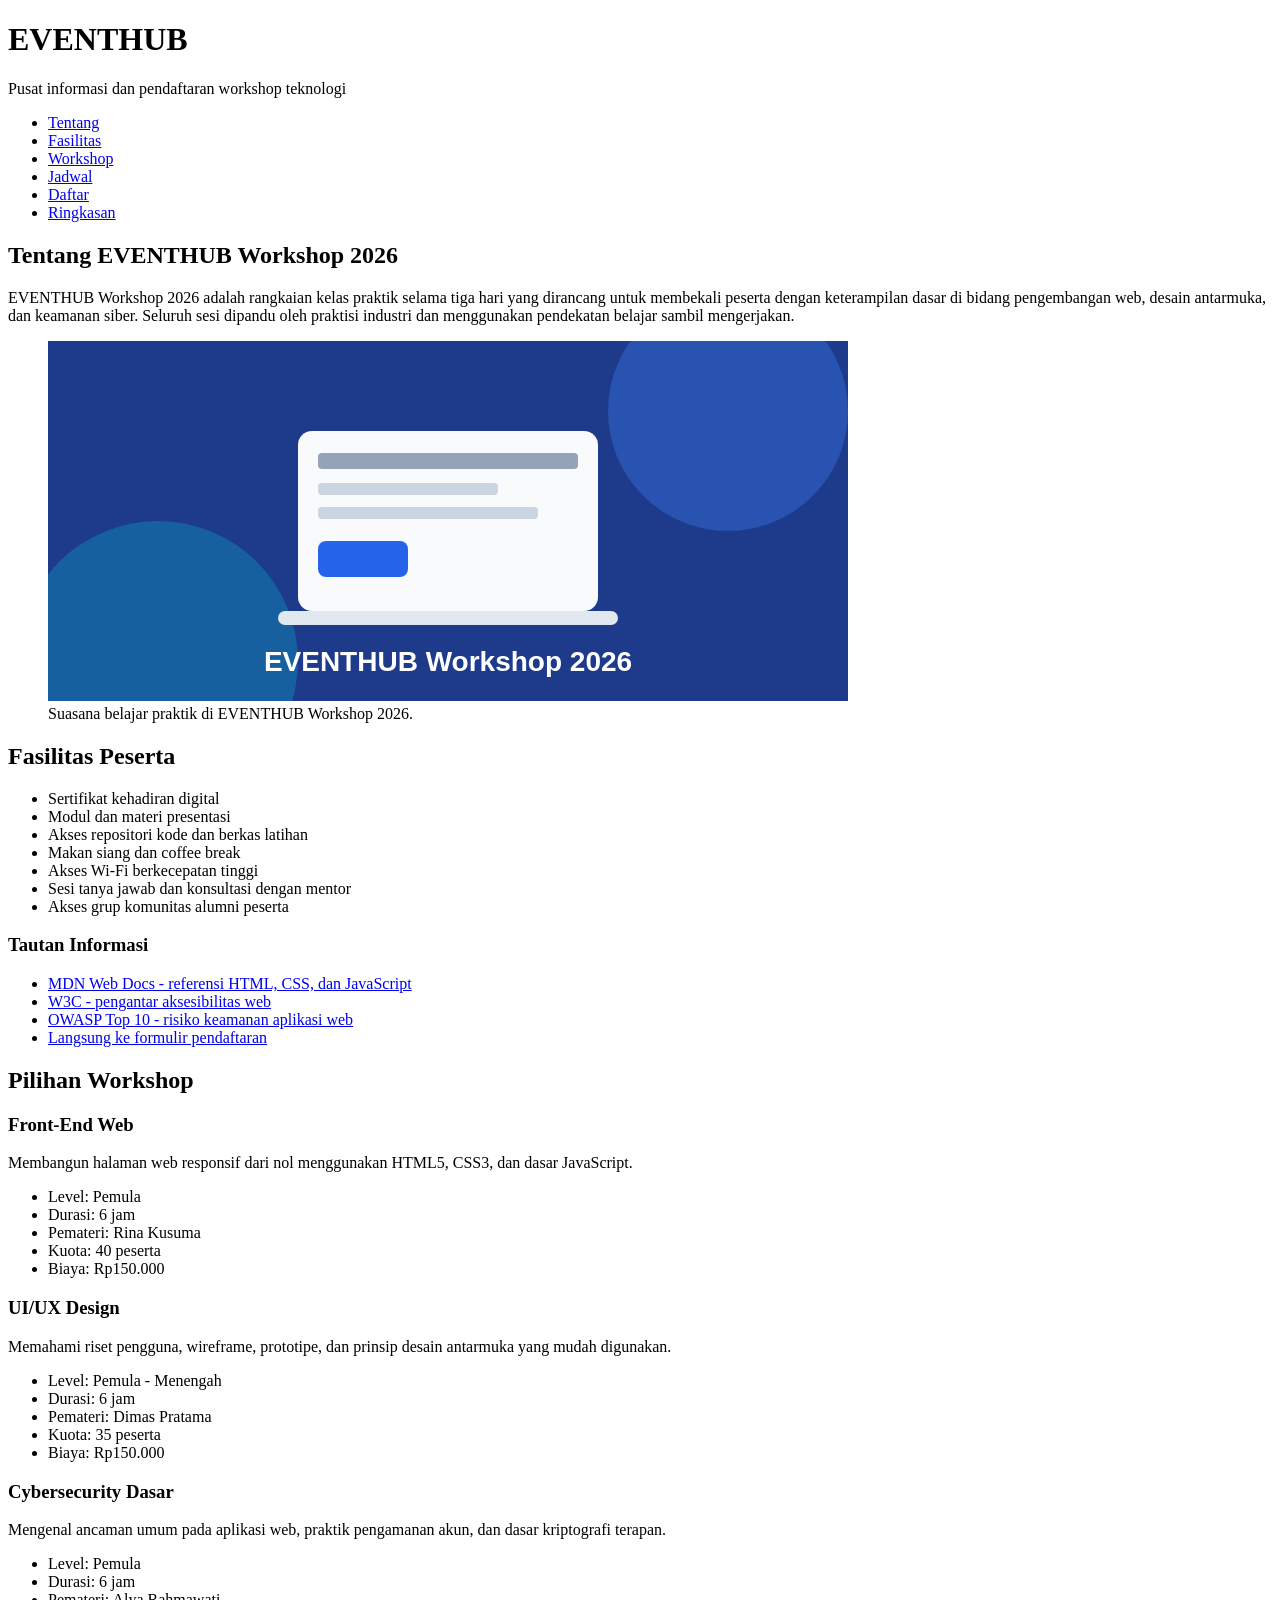
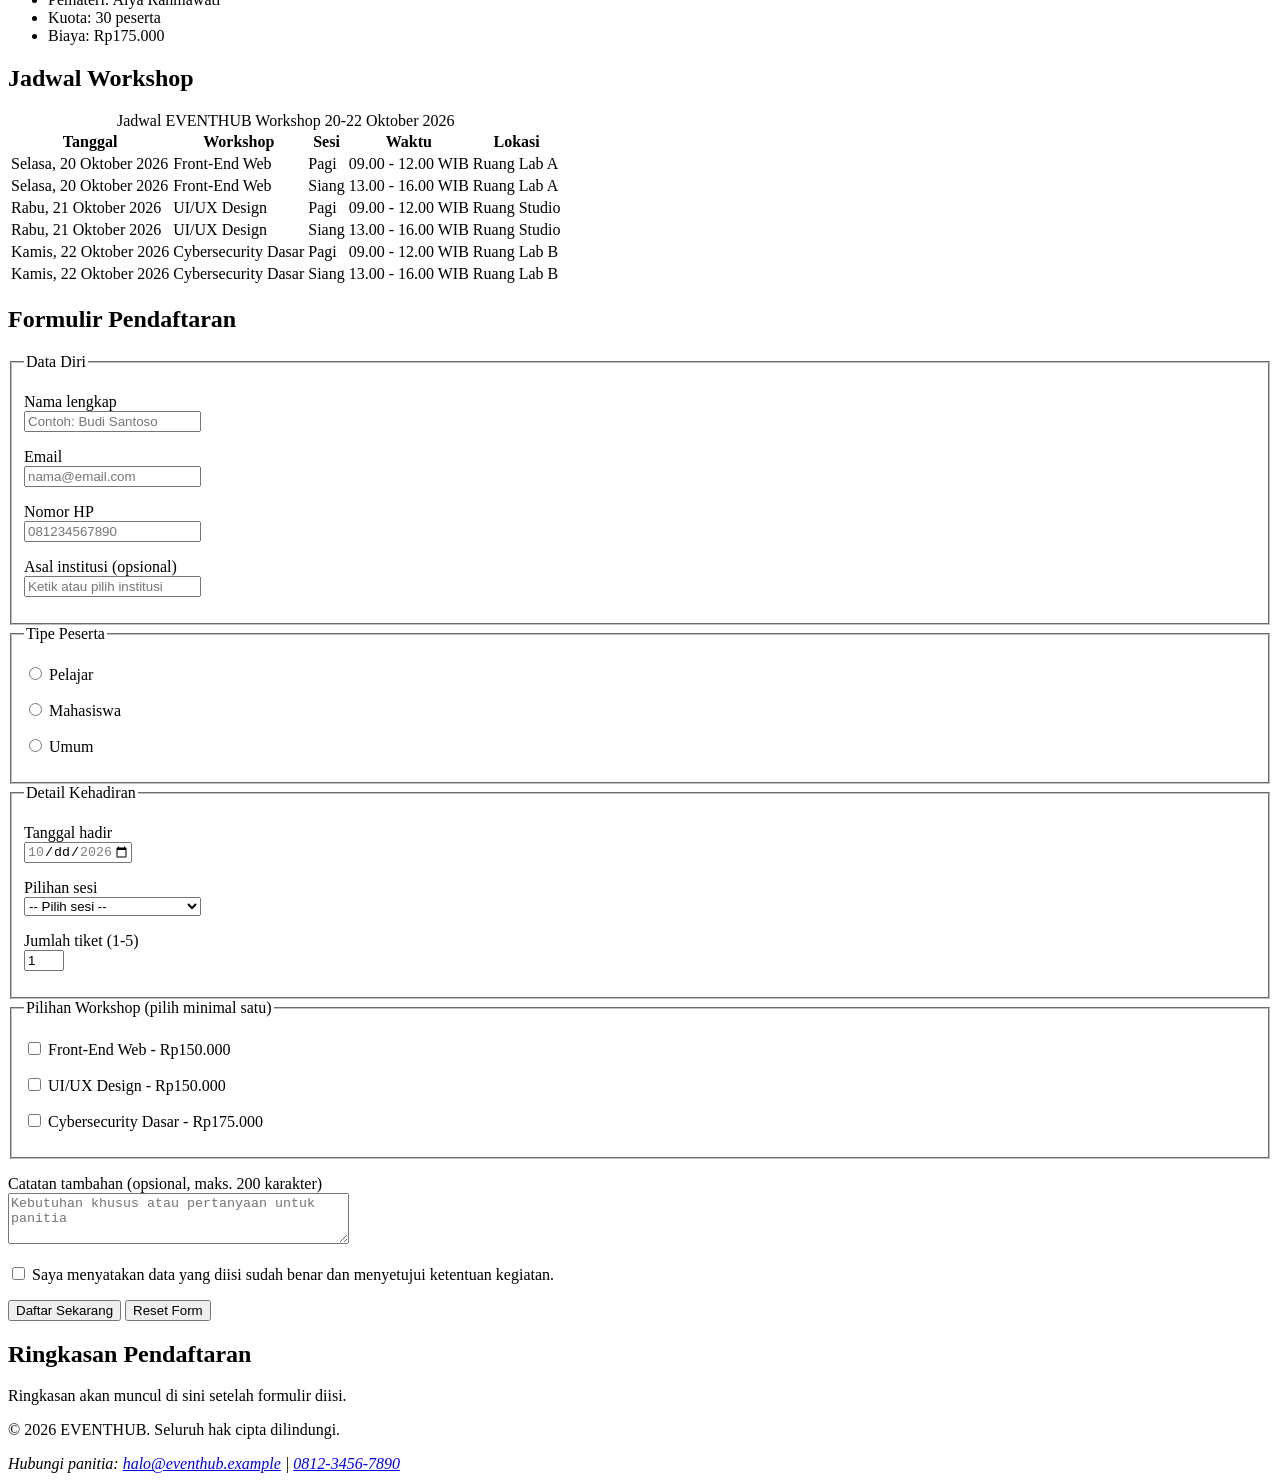
==== EVENTHUB.html @ c18b42e8 "Just HTML code" ====
<!DOCTYPE html>
<html lang="id">
<head>
  <meta charset="UTF-8">
  <meta name="viewport" content="width=device-width, initial-scale=1.0">
  <meta name="description" content="EVENTHUB adalah platform informasi dan pendaftaran workshop teknologi untuk pelajar, mahasiswa, dan umum.">
  <title>EVENTHUB - Informasi dan Pendaftaran Workshop</title>
</head>
<body>

  <header id="beranda">
    <h1>EVENTHUB</h1>
    <p>Pusat informasi dan pendaftaran workshop teknologi</p>
    <nav aria-label="Navigasi utama">
      <ul>
        <li><a href="#tentang">Tentang</a></li>
        <li><a href="#fasilitas">Fasilitas</a></li>
        <li><a href="#workshop">Workshop</a></li>
        <li><a href="#jadwal">Jadwal</a></li>
        <li><a href="#daftar">Daftar</a></li>
        <li><a href="#ringkasan">Ringkasan</a></li>
      </ul>
    </nav>
  </header>

  <main>

    <section id="tentang">
      <h2>Tentang EVENTHUB Workshop 2026</h2>
      <p>
        EVENTHUB Workshop 2026 adalah rangkaian kelas praktik selama tiga hari yang dirancang untuk
        membekali peserta dengan keterampilan dasar di bidang pengembangan web, desain antarmuka,
        dan keamanan siber. Seluruh sesi dipandu oleh praktisi industri dan menggunakan pendekatan
        belajar sambil mengerjakan.
      </p>
      <figure>
        <img
          src="data:image/svg+xml;utf8,%3Csvg xmlns='http://www.w3.org/2000/svg' width='800' height='360' viewBox='0 0 800 360'%3E%3Crect width='800' height='360' fill='%231e3a8a'/%3E%3Ccircle cx='680' cy='70' r='120' fill='%233b82f6' opacity='0.35'/%3E%3Ccircle cx='110' cy='320' r='140' fill='%2306b6d4' opacity='0.3'/%3E%3Crect x='250' y='90' width='300' height='180' rx='14' fill='%23f8fafc'/%3E%3Crect x='270' y='112' width='260' height='16' rx='4' fill='%2394a3b8'/%3E%3Crect x='270' y='142' width='180' height='12' rx='4' fill='%23cbd5e1'/%3E%3Crect x='270' y='166' width='220' height='12' rx='4' fill='%23cbd5e1'/%3E%3Crect x='270' y='200' width='90' height='36' rx='8' fill='%232563eb'/%3E%3Crect x='230' y='270' width='340' height='14' rx='7' fill='%23e2e8f0'/%3E%3Ctext x='400' y='330' font-family='Arial, sans-serif' font-size='28' font-weight='bold' fill='%23ffffff' text-anchor='middle'%3EEVENTHUB Workshop 2026%3C/text%3E%3C/svg%3E"
          alt="Ilustrasi laptop yang menampilkan antarmuka web di ruang workshop EVENTHUB"
          width="800"
          height="360">
        <figcaption>Suasana belajar praktik di EVENTHUB Workshop 2026.</figcaption>
      </figure>
    </section>

    <section id="fasilitas">
      <h2>Fasilitas Peserta</h2>
      <ul>
        <li>Sertifikat kehadiran digital</li>
        <li>Modul dan materi presentasi</li>
        <li>Akses repositori kode dan berkas latihan</li>
        <li>Makan siang dan coffee break</li>
        <li>Akses Wi-Fi berkecepatan tinggi</li>
        <li>Sesi tanya jawab dan konsultasi dengan mentor</li>
        <li>Akses grup komunitas alumni peserta</li>
      </ul>
      <h3>Tautan Informasi</h3>
      <ul>
        <li><a href="https://developer.mozilla.org/id/" target="_blank" rel="noopener noreferrer">MDN Web Docs - referensi HTML, CSS, dan JavaScript</a></li>
        <li><a href="https://www.w3.org/WAI/fundamentals/accessibility-intro/" target="_blank" rel="noopener noreferrer">W3C - pengantar aksesibilitas web</a></li>
        <li><a href="https://owasp.org/www-project-top-ten/" target="_blank" rel="noopener noreferrer">OWASP Top 10 - risiko keamanan aplikasi web</a></li>
        <li><a href="#daftar">Langsung ke formulir pendaftaran</a></li>
      </ul>
    </section>

    <section id="workshop">
      <h2>Pilihan Workshop</h2>

      <article id="kartu-frontend">
        <h3>Front-End Web</h3>
        <p>Membangun halaman web responsif dari nol menggunakan HTML5, CSS3, dan dasar JavaScript.</p>
        <ul>
          <li>Level: Pemula</li>
          <li>Durasi: 6 jam</li>
          <li>Pemateri: Rina Kusuma</li>
          <li>Kuota: 40 peserta</li>
          <li>Biaya: Rp150.000</li>
        </ul>
      </article>

      <article id="kartu-uiux">
        <h3>UI/UX Design</h3>
        <p>Memahami riset pengguna, wireframe, prototipe, dan prinsip desain antarmuka yang mudah digunakan.</p>
        <ul>
          <li>Level: Pemula - Menengah</li>
          <li>Durasi: 6 jam</li>
          <li>Pemateri: Dimas Pratama</li>
          <li>Kuota: 35 peserta</li>
          <li>Biaya: Rp150.000</li>
        </ul>
      </article>

      <article id="kartu-cybersecurity">
        <h3>Cybersecurity Dasar</h3>
        <p>Mengenal ancaman umum pada aplikasi web, praktik pengamanan akun, dan dasar kriptografi terapan.</p>
        <ul>
          <li>Level: Pemula</li>
          <li>Durasi: 6 jam</li>
          <li>Pemateri: Alya Rahmawati</li>
          <li>Kuota: 30 peserta</li>
          <li>Biaya: Rp175.000</li>
        </ul>
      </article>
    </section>

    <section id="jadwal">
      <h2>Jadwal Workshop</h2>
      <table>
        <caption>Jadwal EVENTHUB Workshop 20-22 Oktober 2026</caption>
        <thead>
          <tr>
            <th scope="col">Tanggal</th>
            <th scope="col">Workshop</th>
            <th scope="col">Sesi</th>
            <th scope="col">Waktu</th>
            <th scope="col">Lokasi</th>
          </tr>
        </thead>
        <tbody>
          <tr>
            <td>Selasa, 20 Oktober 2026</td>
            <td>Front-End Web</td>
            <td>Pagi</td>
            <td>09.00 - 12.00 WIB</td>
            <td>Ruang Lab A</td>
          </tr>
          <tr>
            <td>Selasa, 20 Oktober 2026</td>
            <td>Front-End Web</td>
            <td>Siang</td>
            <td>13.00 - 16.00 WIB</td>
            <td>Ruang Lab A</td>
          </tr>
          <tr>
            <td>Rabu, 21 Oktober 2026</td>
            <td>UI/UX Design</td>
            <td>Pagi</td>
            <td>09.00 - 12.00 WIB</td>
            <td>Ruang Studio</td>
          </tr>
          <tr>
            <td>Rabu, 21 Oktober 2026</td>
            <td>UI/UX Design</td>
            <td>Siang</td>
            <td>13.00 - 16.00 WIB</td>
            <td>Ruang Studio</td>
          </tr>
          <tr>
            <td>Kamis, 22 Oktober 2026</td>
            <td>Cybersecurity Dasar</td>
            <td>Pagi</td>
            <td>09.00 - 12.00 WIB</td>
            <td>Ruang Lab B</td>
          </tr>
          <tr>
            <td>Kamis, 22 Oktober 2026</td>
            <td>Cybersecurity Dasar</td>
            <td>Siang</td>
            <td>13.00 - 16.00 WIB</td>
            <td>Ruang Lab B</td>
          </tr>
        </tbody>
      </table>
    </section>

    <section id="daftar">
      <h2>Formulir Pendaftaran</h2>
      <form id="form-pendaftaran" action="/daftar" method="post" novalidate>

        <fieldset>
          <legend>Data Diri</legend>

          <p>
            <label for="nama">Nama lengkap</label><br>
            <input type="text" id="nama" name="nama" placeholder="Contoh: Budi Santoso" minlength="3" maxlength="60" pattern="[A-Za-z .'\-]{3,60}" title="3-60 karakter: huruf, spasi, titik, apostrof, atau tanda hubung" required autocomplete="name" aria-describedby="err-nama">
            <br><small id="err-nama" role="alert"></small>
          </p>

          <p>
            <label for="email">Email</label><br>
            <input type="email" id="email" name="email" placeholder="nama@email.com" maxlength="100" required autocomplete="email" aria-describedby="err-email">
            <br><small id="err-email" role="alert"></small>
          </p>

          <p>
            <label for="hp">Nomor HP</label><br>
            <input type="tel" id="hp" name="hp" placeholder="081234567890" inputmode="numeric" minlength="10" maxlength="13" pattern="08[0-9]{8,11}" title="Hanya angka, diawali 08, total 10 sampai 13 digit" required autocomplete="tel" aria-describedby="err-hp">
            <br><small id="err-hp" role="alert"></small>
          </p>

          <p>
            <label for="institusi">Asal institusi (opsional)</label><br>
            <input type="text" id="institusi" name="institusi" list="daftar-institusi" placeholder="Ketik atau pilih institusi" minlength="3" maxlength="60" autocomplete="organization" aria-describedby="err-institusi">
            <datalist id="daftar-institusi">
              <option value="Universitas Sumatera Utara">
              <option value="Universitas Negeri Medan">
              <option value="Politeknik Negeri Medan">
              <option value="Universitas Medan Area">
              <option value="SMK Telkom">
              <option value="Perusahaan / Instansi Umum">
            </datalist>
            <br><small id="err-institusi" role="alert"></small>
          </p>
        </fieldset>

        <fieldset aria-describedby="err-tipe">
          <legend>Tipe Peserta</legend>
          <p>
            <input type="radio" id="tipe-pelajar" name="tipe" value="pelajar" required>
            <label for="tipe-pelajar">Pelajar</label>
          </p>
          <p>
            <input type="radio" id="tipe-mahasiswa" name="tipe" value="mahasiswa">
            <label for="tipe-mahasiswa">Mahasiswa</label>
          </p>
          <p>
            <input type="radio" id="tipe-umum" name="tipe" value="umum">
            <label for="tipe-umum">Umum</label>
          </p>
          <small id="err-tipe" role="alert"></small>
        </fieldset>

        <fieldset>
          <legend>Detail Kehadiran</legend>

          <p>
            <label for="tanggal">Tanggal hadir</label><br>
            <input type="date" id="tanggal" name="tanggal" min="2026-10-20" max="2026-10-22" required aria-describedby="err-tanggal">
            <br><small id="err-tanggal" role="alert"></small>
          </p>

          <p>
            <label for="sesi">Pilihan sesi</label><br>
            <select id="sesi" name="sesi" required aria-describedby="err-sesi">
              <option value="">-- Pilih sesi --</option>
              <option value="pagi">Pagi (09.00 - 12.00 WIB)</option>
              <option value="siang">Siang (13.00 - 16.00 WIB)</option>
            </select>
            <br><small id="err-sesi" role="alert"></small>
          </p>

          <p>
            <label for="jumlah">Jumlah tiket (1-5)</label><br>
            <input type="number" id="jumlah" name="jumlah" min="1" max="5" step="1" value="1" inputmode="numeric" required aria-describedby="err-jumlah">
            <br><small id="err-jumlah" role="alert"></small>
          </p>
        </fieldset>

        <fieldset aria-describedby="err-workshop">
          <legend>Pilihan Workshop (pilih minimal satu)</legend>
          <p>
            <input type="checkbox" id="ws-frontend" name="workshop" value="Front-End Web" data-harga="150000">
            <label for="ws-frontend">Front-End Web - Rp150.000</label>
          </p>
          <p>
            <input type="checkbox" id="ws-uiux" name="workshop" value="UI/UX Design" data-harga="150000">
            <label for="ws-uiux">UI/UX Design - Rp150.000</label>
          </p>
          <p>
            <input type="checkbox" id="ws-cyber" name="workshop" value="Cybersecurity Dasar" data-harga="175000">
            <label for="ws-cyber">Cybersecurity Dasar - Rp175.000</label>
          </p>
          <small id="err-workshop" role="alert"></small>
        </fieldset>

        <p>
          <label for="catatan">Catatan tambahan (opsional, maks. 200 karakter)</label><br>
          <textarea id="catatan" name="catatan" rows="3" cols="40" maxlength="200" placeholder="Kebutuhan khusus atau pertanyaan untuk panitia" aria-describedby="err-catatan"></textarea>
          <br><small id="err-catatan" role="alert"></small>
        </p>

        <p>
          <input type="checkbox" id="setuju" name="setuju" value="ya" required aria-describedby="err-setuju">
          <label for="setuju">Saya menyatakan data yang diisi sudah benar dan menyetujui ketentuan kegiatan.</label>
          <br><small id="err-setuju" role="alert"></small>
        </p>

        <p>
          <button type="submit">Daftar Sekarang</button>
          <button type="reset">Reset Form</button>
        </p>
      </form>
    </section>

    <section id="ringkasan" aria-live="polite">
      <h2>Ringkasan Pendaftaran</h2>
      <p id="ringkasan-kosong">Ringkasan akan muncul di sini setelah formulir diisi.</p>
      <dl id="ringkasan-isi" hidden>
        <dt>Nama</dt>
        <dd id="out-nama"></dd>
        <dt>Email</dt>
        <dd id="out-email"></dd>
        <dt>Nomor HP</dt>
        <dd id="out-hp"></dd>
        <dt>Institusi</dt>
        <dd id="out-institusi"></dd>
        <dt>Tipe Peserta</dt>
        <dd id="out-tipe"></dd>
        <dt>Tanggal Hadir</dt>
        <dd id="out-tanggal"></dd>
        <dt>Sesi</dt>
        <dd id="out-sesi"></dd>
        <dt>Workshop</dt>
        <dd id="out-workshop"></dd>
        <dt>Jumlah Tiket</dt>
        <dd id="out-jumlah"></dd>
        <dt>Total Biaya</dt>
        <dd id="out-total"></dd>
      </dl>
    </section>

  </main>

  <footer>
    <p>&copy; 2026 EVENTHUB. Seluruh hak cipta dilindungi.</p>
    <address>
      Hubungi panitia: <a href="mailto:halo@eventhub.example">halo@eventhub.example</a> |
      <a href="tel:+6281234567890">0812-3456-7890</a>
    </address>
  </footer>

  <script>
    (function () {
      var form = document.getElementById('form-pendaftaran');
      var hp = document.getElementById('hp');
      var jumlah = document.getElementById('jumlah');

      function show(id, message) {
        var out = document.getElementById('err-' + id);
        var field = document.getElementById(id);
        out.textContent = message;
        if (field) {
          field.setCustomValidity(message);
          field.setAttribute('aria-invalid', message ? 'true' : 'false');
        }
        return message === '';
      }

      var validators = {
        nama: function () {
          var v = document.getElementById('nama').value.trim();
          if (!v) return show('nama', 'Nama wajib diisi.');
          if (v.length < 3) return show('nama', 'Nama minimal 3 karakter.');
          if (v.length > 60) return show('nama', 'Nama maksimal 60 karakter.');
          if (!/^[A-Za-z .'\-]+$/.test(v)) return show('nama', 'Nama hanya boleh berisi huruf, spasi, titik, apostrof, dan tanda hubung.');
          return show('nama', '');
        },
        email: function () {
          var v = document.getElementById('email').value.trim();
          if (!v) return show('email', 'Email wajib diisi.');
          if (v.length > 100) return show('email', 'Email maksimal 100 karakter.');
          if (!/^[^\s@]+@[^\s@]+\.[^\s@]{2,}$/.test(v)) return show('email', 'Format email tidak valid. Contoh: nama@email.com');
          return show('email', '');
        },
        hp: function () {
          var v = hp.value;
          if (!v) return show('hp', 'Nomor HP wajib diisi.');
          if (!/^\d+$/.test(v)) return show('hp', 'Nomor HP hanya boleh berisi angka.');
          if (v.indexOf('08') !== 0) return show('hp', 'Nomor HP harus diawali 08.');
          if (v.length < 10 || v.length > 13) return show('hp', 'Nomor HP harus 10 sampai 13 digit.');
          return show('hp', '');
        },
        institusi: function () {
          var v = document.getElementById('institusi').value.trim();
          if (v && v.length < 3) return show('institusi', 'Nama institusi minimal 3 karakter.');
          if (v.length > 60) return show('institusi', 'Nama institusi maksimal 60 karakter.');
          return show('institusi', '');
        },
        tipe: function () {
          var ok = form.querySelector('input[name="tipe"]:checked') !== null;
          return show('tipe', ok ? '' : 'Pilih salah satu tipe peserta.');
        },
        tanggal: function () {
          var el = document.getElementById('tanggal');
          if (!el.value) return show('tanggal', 'Tanggal hadir wajib diisi.');
          if (el.value < el.min || el.value > el.max) return show('tanggal', 'Tanggal harus antara 20 dan 22 Oktober 2026.');
          return show('tanggal', '');
        },
        sesi: function () {
          var v = document.getElementById('sesi').value;
          if (!v) return show('sesi', 'Pilih sesi terlebih dahulu.');
          return show('sesi', '');
        },
        jumlah: function () {
          var v = jumlah.value;
          if (v === '') return show('jumlah', 'Jumlah tiket wajib diisi.');
          if (!/^\d+$/.test(v)) return show('jumlah', 'Jumlah tiket harus berupa bilangan bulat.');
          if (Number(v) < 1 || Number(v) > 5) return show('jumlah', 'Jumlah tiket harus antara 1 dan 5.');
          return show('jumlah', '');
        },
        workshop: function () {
          var ok = form.querySelectorAll('input[name="workshop"]:checked').length > 0;
          return show('workshop', ok ? '' : 'Pilih minimal satu workshop.');
        },
        catatan: function () {
          var v = document.getElementById('catatan').value;
          if (v.length > 200) return show('catatan', 'Catatan maksimal 200 karakter.');
          return show('catatan', '');
        },
        setuju: function () {
          var ok = document.getElementById('setuju').checked;
          return show('setuju', ok ? '' : 'Anda harus menyetujui pernyataan ini.');
        }
      };

      var order = ['nama', 'email', 'hp', 'institusi', 'tipe', 'tanggal', 'sesi', 'jumlah', 'workshop', 'catatan', 'setuju'];

      function bind(id, events) {
        events.forEach(function (name) {
          var targets = id === 'tipe' ? form.querySelectorAll('input[name="tipe"]')
            : id === 'workshop' ? form.querySelectorAll('input[name="workshop"]')
            : [document.getElementById(id)];
          Array.prototype.forEach.call(targets, function (el) {
            el.addEventListener(name, function () {
              if (name === 'input' && !document.getElementById('err-' + id).textContent) return;
              validators[id]();
            });
          });
        });
      }

      ['nama', 'email', 'hp', 'institusi', 'tanggal', 'jumlah', 'catatan'].forEach(function (id) {
        bind(id, ['blur', 'input']);
      });
      ['sesi', 'tanggal', 'tipe', 'workshop', 'setuju'].forEach(function (id) {
        bind(id, ['change']);
      });

      hp.addEventListener('beforeinput', function (e) {
        if (e.data && /\D/.test(e.data)) e.preventDefault();
      });

      hp.addEventListener('input', function () {
        var clean = hp.value.replace(/\D/g, '').slice(0, 13);
        if (hp.value !== clean) hp.value = clean;
      });

      jumlah.addEventListener('keydown', function (e) {
        if (['e', 'E', '+', '-', '.', ','].indexOf(e.key) !== -1) e.preventDefault();
      });

      form.addEventListener('submit', function (e) {
        var firstInvalid = null;
        order.forEach(function (id) {
          if (!validators[id]() && !firstInvalid) firstInvalid = id;
        });
        if (firstInvalid) {
          e.preventDefault();
          var target = firstInvalid === 'tipe' ? form.querySelector('input[name="tipe"]')
            : firstInvalid === 'workshop' ? form.querySelector('input[name="workshop"]')
            : document.getElementById(firstInvalid);
          target.focus();
        }
      });

      form.addEventListener('reset', function () {
        order.forEach(function (id) {
          show(id, '');
        });
      });
    })();
  </script>

</body>
</html>
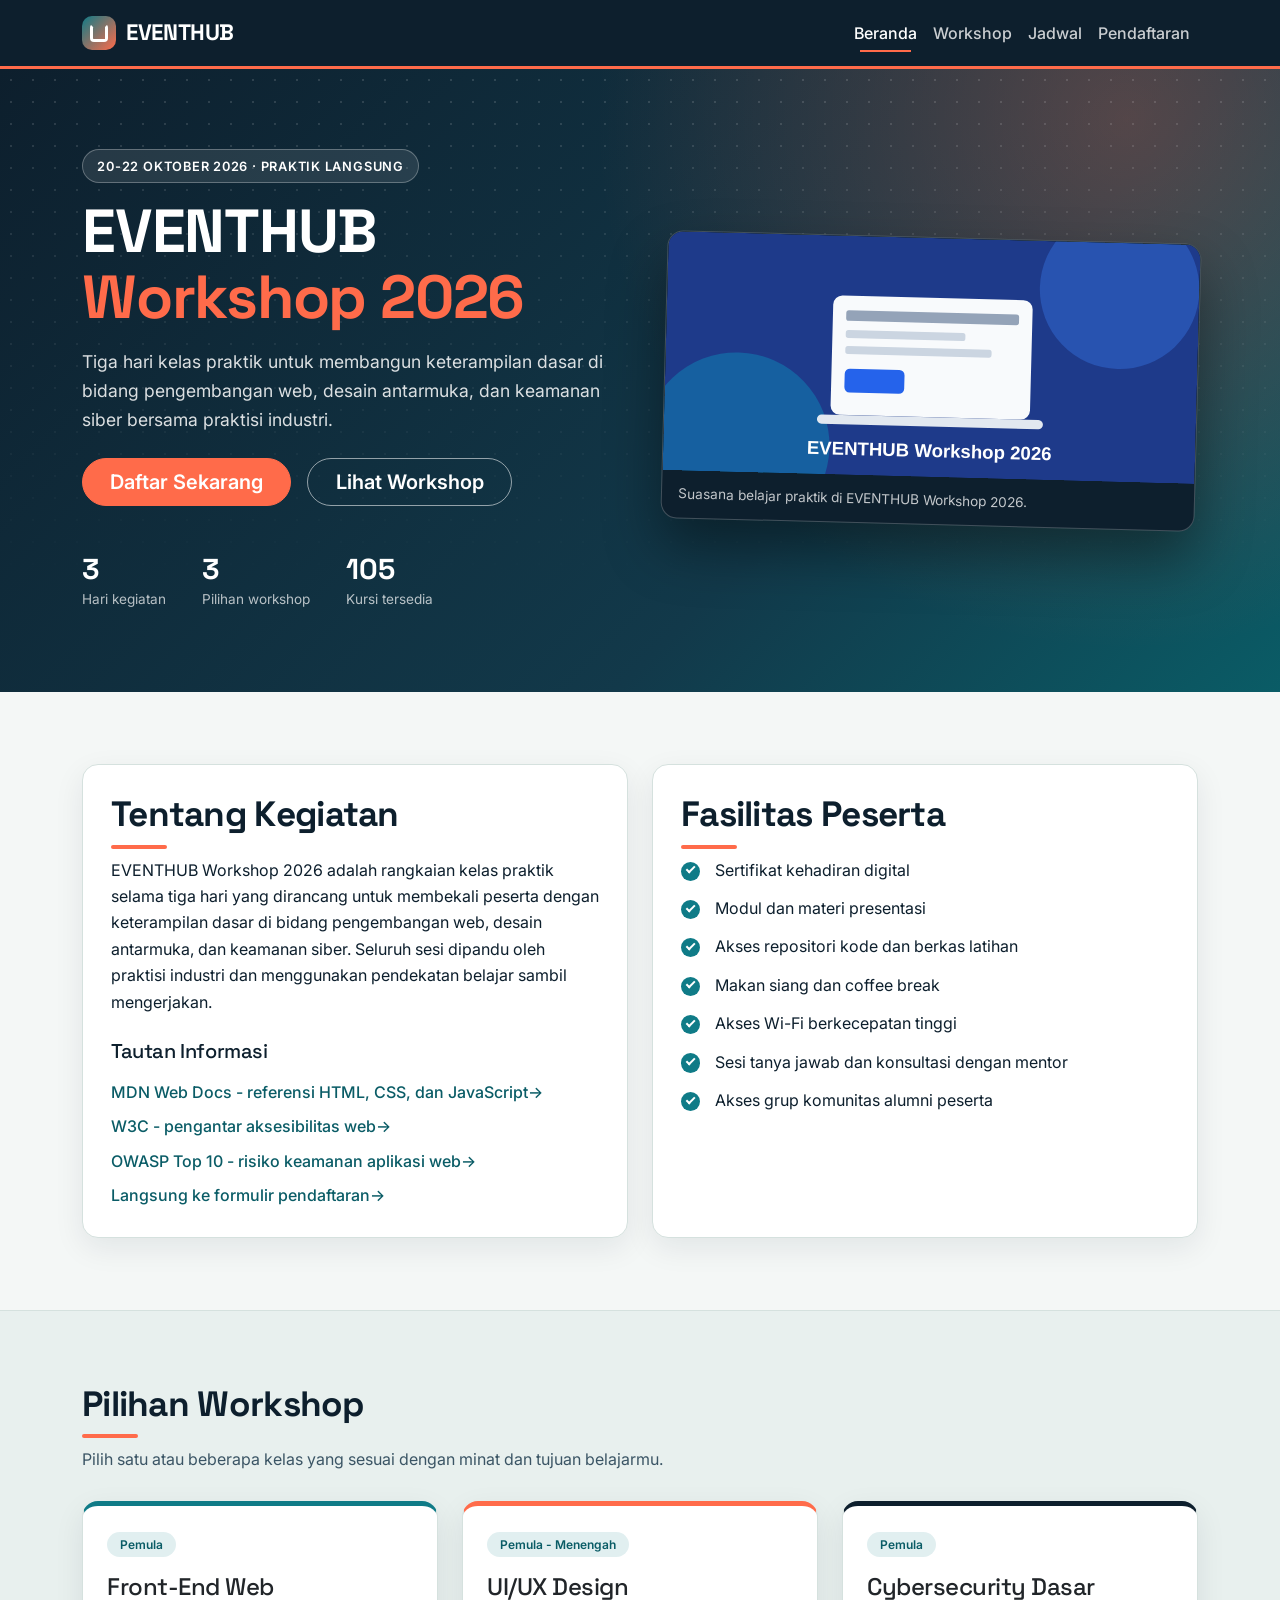
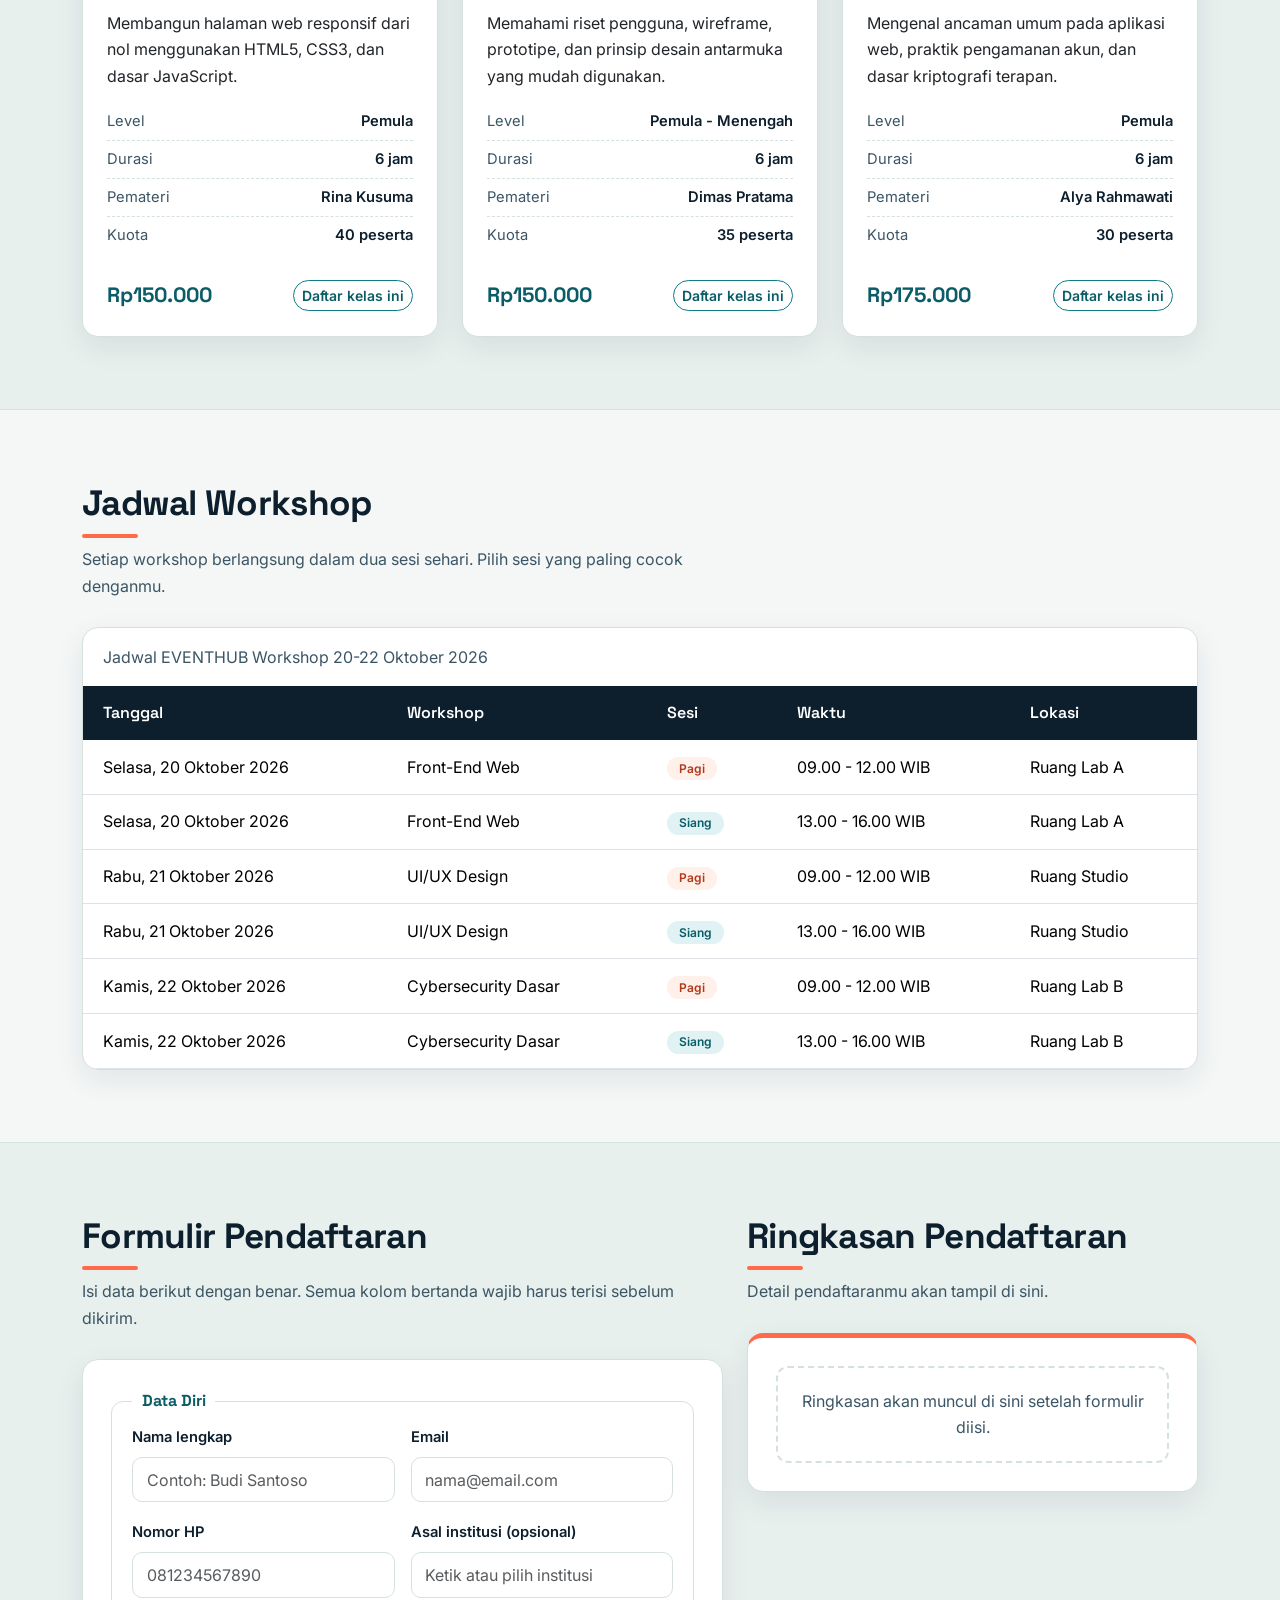
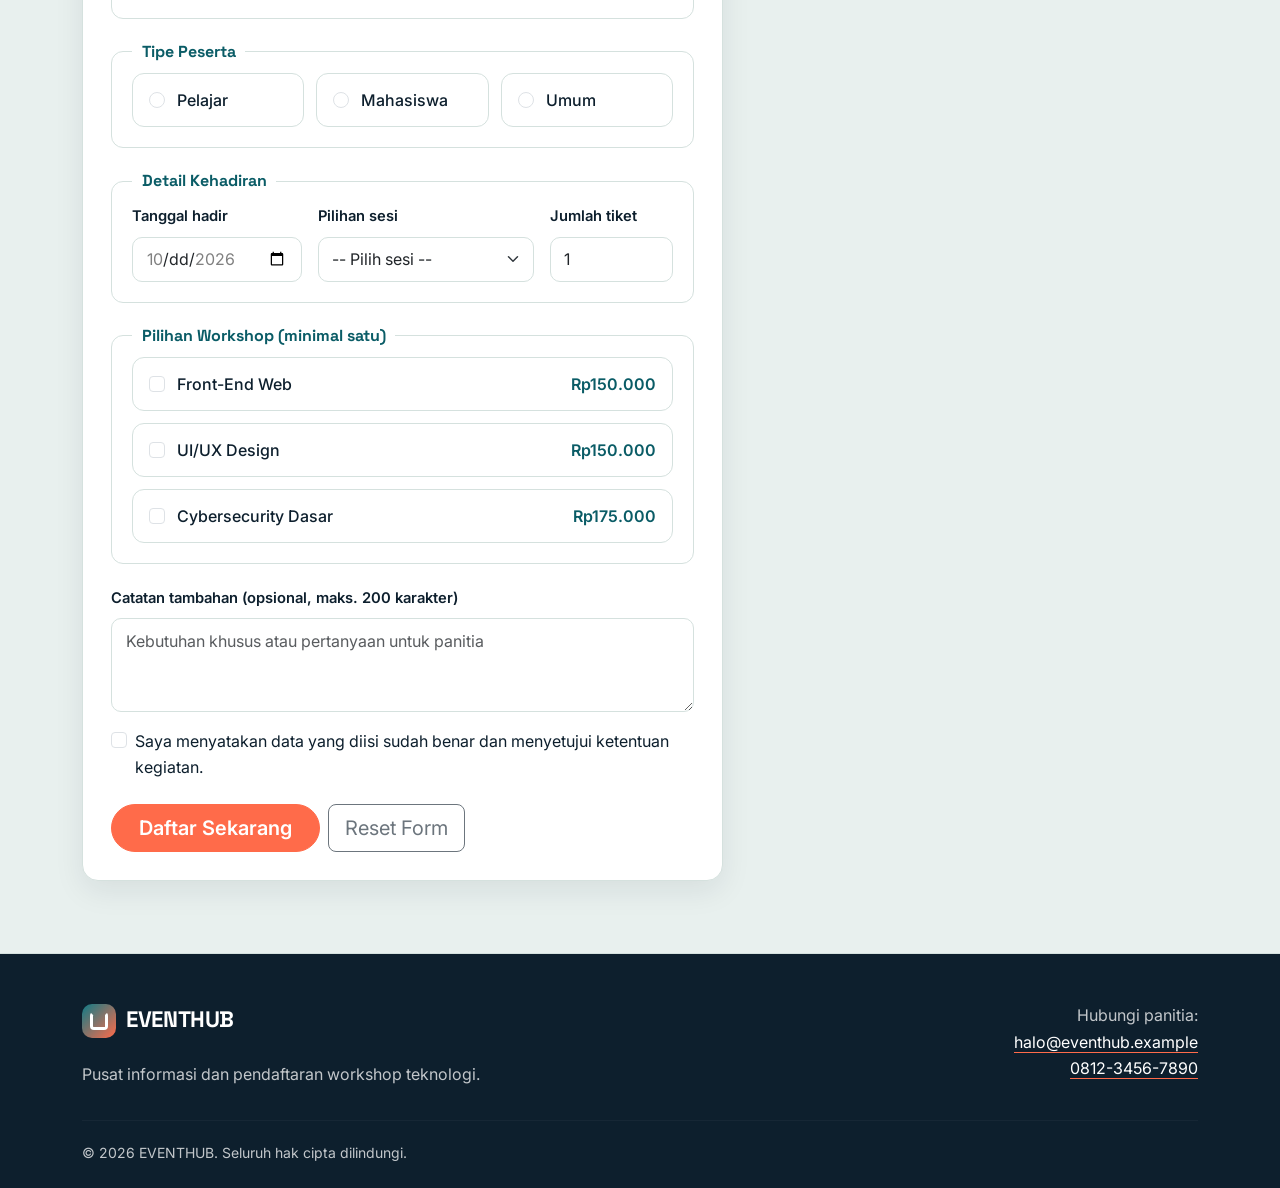
==== commit 9eb84761: "Penambahan CSS" ====
--- a/EVENTHUB.html
+++ b/EVENTHUB.html
@@ -5,320 +5,438 @@
   <meta name="viewport" content="width=device-width, initial-scale=1.0">
   <meta name="description" content="EVENTHUB adalah platform informasi dan pendaftaran workshop teknologi untuk pelajar, mahasiswa, dan umum.">
   <title>EVENTHUB - Informasi dan Pendaftaran Workshop</title>
+  <link rel="preconnect" href="https://fonts.googleapis.com">
+  <link rel="preconnect" href="https://fonts.gstatic.com" crossorigin>
+  <link href="https://fonts.googleapis.com/css2?family=Inter:wght@400;500;600&family=Space+Grotesk:wght@500;600;700&display=swap" rel="stylesheet">
+  <link href="https://cdn.jsdelivr.net/npm/bootstrap@5.3.7/dist/css/bootstrap.min.css" rel="stylesheet" integrity="sha384-LN+7fdVzj6u52u30Kp6M/trliBMCMKTyK833zpbD+pXdCLuTusPj697FH4R/5mcr" crossorigin="anonymous">
+  <link href="style.css" rel="stylesheet">
 </head>
-<body>
-
-  <header id="beranda">
-    <h1>EVENTHUB</h1>
-    <p>Pusat informasi dan pendaftaran workshop teknologi</p>
-    <nav aria-label="Navigasi utama">
-      <ul>
-        <li><a href="#tentang">Tentang</a></li>
-        <li><a href="#fasilitas">Fasilitas</a></li>
-        <li><a href="#workshop">Workshop</a></li>
-        <li><a href="#jadwal">Jadwal</a></li>
-        <li><a href="#daftar">Daftar</a></li>
-        <li><a href="#ringkasan">Ringkasan</a></li>
-      </ul>
+<body data-bs-spy="scroll" data-bs-target="#menuNav" data-bs-root-margin="0px 0px -45%" data-bs-smooth-scroll="true">
+
+  <header class="sticky-top">
+    <nav class="navbar navbar-expand-md eh-navbar" data-bs-theme="dark" aria-label="Navigasi utama">
+      <div class="container">
+        <a class="navbar-brand eh-brand" href="#beranda">
+          <span class="eh-logo" aria-hidden="true"></span>EVENTHUB
+        </a>
+        <button class="navbar-toggler" type="button" data-bs-toggle="collapse" data-bs-target="#menuUtama" aria-controls="menuUtama" aria-expanded="false" aria-label="Buka menu navigasi">
+          <span class="navbar-toggler-icon"></span>
+        </button>
+        <div class="collapse navbar-collapse" id="menuUtama">
+          <ul class="navbar-nav ms-auto mb-2 mb-md-0" id="menuNav">
+            <li class="nav-item"><a class="nav-link" href="#beranda">Beranda</a></li>
+            <li class="nav-item"><a class="nav-link" href="#workshop">Workshop</a></li>
+            <li class="nav-item"><a class="nav-link" href="#jadwal">Jadwal</a></li>
+            <li class="nav-item"><a class="nav-link" href="#daftar">Pendaftaran</a></li>
+          </ul>
+        </div>
+      </div>
     </nav>
   </header>
 
   <main>
 
-    <section id="tentang">
-      <h2>Tentang EVENTHUB Workshop 2026</h2>
-      <p>
-        EVENTHUB Workshop 2026 adalah rangkaian kelas praktik selama tiga hari yang dirancang untuk
-        membekali peserta dengan keterampilan dasar di bidang pengembangan web, desain antarmuka,
-        dan keamanan siber. Seluruh sesi dipandu oleh praktisi industri dan menggunakan pendekatan
-        belajar sambil mengerjakan.
-      </p>
-      <figure>
-        <img
-          src="data:image/svg+xml;utf8,%3Csvg xmlns='http://www.w3.org/2000/svg' width='800' height='360' viewBox='0 0 800 360'%3E%3Crect width='800' height='360' fill='%231e3a8a'/%3E%3Ccircle cx='680' cy='70' r='120' fill='%233b82f6' opacity='0.35'/%3E%3Ccircle cx='110' cy='320' r='140' fill='%2306b6d4' opacity='0.3'/%3E%3Crect x='250' y='90' width='300' height='180' rx='14' fill='%23f8fafc'/%3E%3Crect x='270' y='112' width='260' height='16' rx='4' fill='%2394a3b8'/%3E%3Crect x='270' y='142' width='180' height='12' rx='4' fill='%23cbd5e1'/%3E%3Crect x='270' y='166' width='220' height='12' rx='4' fill='%23cbd5e1'/%3E%3Crect x='270' y='200' width='90' height='36' rx='8' fill='%232563eb'/%3E%3Crect x='230' y='270' width='340' height='14' rx='7' fill='%23e2e8f0'/%3E%3Ctext x='400' y='330' font-family='Arial, sans-serif' font-size='28' font-weight='bold' fill='%23ffffff' text-anchor='middle'%3EEVENTHUB Workshop 2026%3C/text%3E%3C/svg%3E"
-          alt="Ilustrasi laptop yang menampilkan antarmuka web di ruang workshop EVENTHUB"
-          width="800"
-          height="360">
-        <figcaption>Suasana belajar praktik di EVENTHUB Workshop 2026.</figcaption>
-      </figure>
+    <section id="beranda" class="eh-hero">
+      <div class="container position-relative">
+        <div class="row align-items-center g-5">
+          <div class="col-lg-6">
+            <span class="eh-eyebrow">20-22 Oktober 2026 &middot; Praktik Langsung</span>
+            <h1 class="mt-3 mb-3">EVENTHUB <span>Workshop 2026</span></h1>
+            <p class="eh-hero-lead mb-4">
+              Tiga hari kelas praktik untuk membangun keterampilan dasar di bidang pengembangan web,
+              desain antarmuka, dan keamanan siber bersama praktisi industri.
+            </p>
+            <div class="d-flex flex-column flex-sm-row gap-3 mb-5">
+              <a class="btn btn-eh btn-lg" href="#daftar">Daftar Sekarang</a>
+              <a class="btn btn-eh-outline btn-lg" href="#workshop">Lihat Workshop</a>
+            </div>
+            <ul class="eh-stats">
+              <li><strong>3</strong><span>Hari kegiatan</span></li>
+              <li><strong>3</strong><span>Pilihan workshop</span></li>
+              <li><strong>105</strong><span>Kursi tersedia</span></li>
+            </ul>
+          </div>
+          <div class="col-lg-6">
+            <figure class="eh-hero-figure">
+              <img
+                src="data:image/svg+xml;utf8,%3Csvg xmlns='http://www.w3.org/2000/svg' width='800' height='360' viewBox='0 0 800 360'%3E%3Crect width='800' height='360' fill='%231e3a8a'/%3E%3Ccircle cx='680' cy='70' r='120' fill='%233b82f6' opacity='0.35'/%3E%3Ccircle cx='110' cy='320' r='140' fill='%2306b6d4' opacity='0.3'/%3E%3Crect x='250' y='90' width='300' height='180' rx='14' fill='%23f8fafc'/%3E%3Crect x='270' y='112' width='260' height='16' rx='4' fill='%2394a3b8'/%3E%3Crect x='270' y='142' width='180' height='12' rx='4' fill='%23cbd5e1'/%3E%3Crect x='270' y='166' width='220' height='12' rx='4' fill='%23cbd5e1'/%3E%3Crect x='270' y='200' width='90' height='36' rx='8' fill='%232563eb'/%3E%3Crect x='230' y='270' width='340' height='14' rx='7' fill='%23e2e8f0'/%3E%3Ctext x='400' y='330' font-family='Arial, sans-serif' font-size='28' font-weight='bold' fill='%23ffffff' text-anchor='middle'%3EEVENTHUB Workshop 2026%3C/text%3E%3C/svg%3E"
+                alt="Ilustrasi laptop yang menampilkan antarmuka web di ruang workshop EVENTHUB"
+                width="800"
+                height="360">
+              <figcaption>Suasana belajar praktik di EVENTHUB Workshop 2026.</figcaption>
+            </figure>
+          </div>
+        </div>
+      </div>
     </section>
 
-    <section id="fasilitas">
-      <h2>Fasilitas Peserta</h2>
-      <ul>
-        <li>Sertifikat kehadiran digital</li>
-        <li>Modul dan materi presentasi</li>
-        <li>Akses repositori kode dan berkas latihan</li>
-        <li>Makan siang dan coffee break</li>
-        <li>Akses Wi-Fi berkecepatan tinggi</li>
-        <li>Sesi tanya jawab dan konsultasi dengan mentor</li>
-        <li>Akses grup komunitas alumni peserta</li>
-      </ul>
-      <h3>Tautan Informasi</h3>
-      <ul>
-        <li><a href="https://developer.mozilla.org/id/" target="_blank" rel="noopener noreferrer">MDN Web Docs - referensi HTML, CSS, dan JavaScript</a></li>
-        <li><a href="https://www.w3.org/WAI/fundamentals/accessibility-intro/" target="_blank" rel="noopener noreferrer">W3C - pengantar aksesibilitas web</a></li>
-        <li><a href="https://owasp.org/www-project-top-ten/" target="_blank" rel="noopener noreferrer">OWASP Top 10 - risiko keamanan aplikasi web</a></li>
-        <li><a href="#daftar">Langsung ke formulir pendaftaran</a></li>
-      </ul>
+    <div class="eh-section">
+      <div class="container">
+        <div class="row g-4">
+
+          <section id="tentang" class="col-lg-6">
+            <div class="eh-panel h-100">
+              <h2 class="eh-section-title">Tentang Kegiatan</h2>
+              <p>
+                EVENTHUB Workshop 2026 adalah rangkaian kelas praktik selama tiga hari yang dirancang untuk
+                membekali peserta dengan keterampilan dasar di bidang pengembangan web, desain antarmuka,
+                dan keamanan siber. Seluruh sesi dipandu oleh praktisi industri dan menggunakan pendekatan
+                belajar sambil mengerjakan.
+              </p>
+              <h3 class="h5 mt-4 mb-3">Tautan Informasi</h3>
+              <ul class="eh-links">
+                <li><a href="https://developer.mozilla.org/id/" target="_blank" rel="noopener noreferrer">MDN Web Docs - referensi HTML, CSS, dan JavaScript</a></li>
+                <li><a href="https://www.w3.org/WAI/fundamentals/accessibility-intro/" target="_blank" rel="noopener noreferrer">W3C - pengantar aksesibilitas web</a></li>
+                <li><a href="https://owasp.org/www-project-top-ten/" target="_blank" rel="noopener noreferrer">OWASP Top 10 - risiko keamanan aplikasi web</a></li>
+                <li><a href="#daftar">Langsung ke formulir pendaftaran</a></li>
+              </ul>
+            </div>
+          </section>
+
+          <section id="fasilitas" class="col-lg-6">
+            <div class="eh-panel h-100">
+              <h2 class="eh-section-title">Fasilitas Peserta</h2>
+              <ul class="eh-checklist">
+                <li>Sertifikat kehadiran digital</li>
+                <li>Modul dan materi presentasi</li>
+                <li>Akses repositori kode dan berkas latihan</li>
+                <li>Makan siang dan coffee break</li>
+                <li>Akses Wi-Fi berkecepatan tinggi</li>
+                <li>Sesi tanya jawab dan konsultasi dengan mentor</li>
+                <li>Akses grup komunitas alumni peserta</li>
+              </ul>
+            </div>
+          </section>
+
+        </div>
+      </div>
+    </div>
+
+    <section id="workshop" class="eh-section eh-section--alt">
+      <div class="container">
+        <h2 class="eh-section-title">Pilihan Workshop</h2>
+        <p class="eh-section-lead">Pilih satu atau beberapa kelas yang sesuai dengan minat dan tujuan belajarmu.</p>
+
+        <div class="row row-cols-1 row-cols-md-2 row-cols-lg-3 g-4">
+
+          <div class="col">
+            <article class="card eh-card h-100" id="kartu-frontend">
+              <div class="card-body p-4">
+                <span class="badge eh-badge">Pemula</span>
+                <h3 class="card-title h4 mt-3">Front-End Web</h3>
+                <p class="card-text">Membangun halaman web responsif dari nol menggunakan HTML5, CSS3, dan dasar JavaScript.</p>
+                <ul class="eh-meta">
+                  <li><span>Level</span><strong>Pemula</strong></li>
+                  <li><span>Durasi</span><strong>6 jam</strong></li>
+                  <li><span>Pemateri</span><strong>Rina Kusuma</strong></li>
+                  <li><span>Kuota</span><strong>40 peserta</strong></li>
+                </ul>
+              </div>
+              <div class="card-footer bg-transparent border-0 px-4 pb-4 pt-0 d-flex justify-content-between align-items-center gap-2">
+                <span class="eh-price">Rp150.000</span>
+                <a class="btn btn-eh-line btn-sm" href="#daftar">Daftar kelas ini</a>
+              </div>
+            </article>
+          </div>
+
+          <div class="col">
+            <article class="card eh-card eh-card--uiux h-100" id="kartu-uiux">
+              <div class="card-body p-4">
+                <span class="badge eh-badge">Pemula - Menengah</span>
+                <h3 class="card-title h4 mt-3">UI/UX Design</h3>
+                <p class="card-text">Memahami riset pengguna, wireframe, prototipe, dan prinsip desain antarmuka yang mudah digunakan.</p>
+                <ul class="eh-meta">
+                  <li><span>Level</span><strong>Pemula - Menengah</strong></li>
+                  <li><span>Durasi</span><strong>6 jam</strong></li>
+                  <li><span>Pemateri</span><strong>Dimas Pratama</strong></li>
+                  <li><span>Kuota</span><strong>35 peserta</strong></li>
+                </ul>
+              </div>
+              <div class="card-footer bg-transparent border-0 px-4 pb-4 pt-0 d-flex justify-content-between align-items-center gap-2">
+                <span class="eh-price">Rp150.000</span>
+                <a class="btn btn-eh-line btn-sm" href="#daftar">Daftar kelas ini</a>
+              </div>
+            </article>
+          </div>
+
+          <div class="col">
+            <article class="card eh-card eh-card--cyber h-100" id="kartu-cybersecurity">
+              <div class="card-body p-4">
+                <span class="badge eh-badge">Pemula</span>
+                <h3 class="card-title h4 mt-3">Cybersecurity Dasar</h3>
+                <p class="card-text">Mengenal ancaman umum pada aplikasi web, praktik pengamanan akun, dan dasar kriptografi terapan.</p>
+                <ul class="eh-meta">
+                  <li><span>Level</span><strong>Pemula</strong></li>
+                  <li><span>Durasi</span><strong>6 jam</strong></li>
+                  <li><span>Pemateri</span><strong>Alya Rahmawati</strong></li>
+                  <li><span>Kuota</span><strong>30 peserta</strong></li>
+                </ul>
+              </div>
+              <div class="card-footer bg-transparent border-0 px-4 pb-4 pt-0 d-flex justify-content-between align-items-center gap-2">
+                <span class="eh-price">Rp175.000</span>
+                <a class="btn btn-eh-line btn-sm" href="#daftar">Daftar kelas ini</a>
+              </div>
+            </article>
+          </div>
+
+        </div>
+      </div>
     </section>
 
-    <section id="workshop">
-      <h2>Pilihan Workshop</h2>
-
-      <article id="kartu-frontend">
-        <h3>Front-End Web</h3>
-        <p>Membangun halaman web responsif dari nol menggunakan HTML5, CSS3, dan dasar JavaScript.</p>
-        <ul>
-          <li>Level: Pemula</li>
-          <li>Durasi: 6 jam</li>
-          <li>Pemateri: Rina Kusuma</li>
-          <li>Kuota: 40 peserta</li>
-          <li>Biaya: Rp150.000</li>
-        </ul>
-      </article>
-
-      <article id="kartu-uiux">
-        <h3>UI/UX Design</h3>
-        <p>Memahami riset pengguna, wireframe, prototipe, dan prinsip desain antarmuka yang mudah digunakan.</p>
-        <ul>
-          <li>Level: Pemula - Menengah</li>
-          <li>Durasi: 6 jam</li>
-          <li>Pemateri: Dimas Pratama</li>
-          <li>Kuota: 35 peserta</li>
-          <li>Biaya: Rp150.000</li>
-        </ul>
-      </article>
-
-      <article id="kartu-cybersecurity">
-        <h3>Cybersecurity Dasar</h3>
-        <p>Mengenal ancaman umum pada aplikasi web, praktik pengamanan akun, dan dasar kriptografi terapan.</p>
-        <ul>
-          <li>Level: Pemula</li>
-          <li>Durasi: 6 jam</li>
-          <li>Pemateri: Alya Rahmawati</li>
-          <li>Kuota: 30 peserta</li>
-          <li>Biaya: Rp175.000</li>
-        </ul>
-      </article>
+    <section id="jadwal" class="eh-section">
+      <div class="container">
+        <h2 class="eh-section-title">Jadwal Workshop</h2>
+        <p class="eh-section-lead">Setiap workshop berlangsung dalam dua sesi sehari. Pilih sesi yang paling cocok denganmu.</p>
+        <div class="eh-panel p-0 overflow-hidden">
+          <div class="table-responsive">
+            <table class="table table-hover align-middle eh-table">
+              <caption>Jadwal EVENTHUB Workshop 20-22 Oktober 2026</caption>
+              <thead>
+                <tr>
+                  <th scope="col">Tanggal</th>
+                  <th scope="col">Workshop</th>
+                  <th scope="col">Sesi</th>
+                  <th scope="col">Waktu</th>
+                  <th scope="col">Lokasi</th>
+                </tr>
+              </thead>
+              <tbody>
+                <tr>
+                  <td>Selasa, 20 Oktober 2026</td>
+                  <td>Front-End Web</td>
+                  <td><span class="badge eh-session eh-session--pagi">Pagi</span></td>
+                  <td>09.00 - 12.00 WIB</td>
+                  <td>Ruang Lab A</td>
+                </tr>
+                <tr>
+                  <td>Selasa, 20 Oktober 2026</td>
+                  <td>Front-End Web</td>
+                  <td><span class="badge eh-session eh-session--siang">Siang</span></td>
+                  <td>13.00 - 16.00 WIB</td>
+                  <td>Ruang Lab A</td>
+                </tr>
+                <tr>
+                  <td>Rabu, 21 Oktober 2026</td>
+                  <td>UI/UX Design</td>
+                  <td><span class="badge eh-session eh-session--pagi">Pagi</span></td>
+                  <td>09.00 - 12.00 WIB</td>
+                  <td>Ruang Studio</td>
+                </tr>
+                <tr>
+                  <td>Rabu, 21 Oktober 2026</td>
+                  <td>UI/UX Design</td>
+                  <td><span class="badge eh-session eh-session--siang">Siang</span></td>
+                  <td>13.00 - 16.00 WIB</td>
+                  <td>Ruang Studio</td>
+                </tr>
+                <tr>
+                  <td>Kamis, 22 Oktober 2026</td>
+                  <td>Cybersecurity Dasar</td>
+                  <td><span class="badge eh-session eh-session--pagi">Pagi</span></td>
+                  <td>09.00 - 12.00 WIB</td>
+                  <td>Ruang Lab B</td>
+                </tr>
+                <tr>
+                  <td>Kamis, 22 Oktober 2026</td>
+                  <td>Cybersecurity Dasar</td>
+                  <td><span class="badge eh-session eh-session--siang">Siang</span></td>
+                  <td>13.00 - 16.00 WIB</td>
+                  <td>Ruang Lab B</td>
+                </tr>
+              </tbody>
+            </table>
+          </div>
+        </div>
+      </div>
     </section>
 
-    <section id="jadwal">
-      <h2>Jadwal Workshop</h2>
-      <table>
-        <caption>Jadwal EVENTHUB Workshop 20-22 Oktober 2026</caption>
-        <thead>
-          <tr>
-            <th scope="col">Tanggal</th>
-            <th scope="col">Workshop</th>
-            <th scope="col">Sesi</th>
-            <th scope="col">Waktu</th>
-            <th scope="col">Lokasi</th>
-          </tr>
-        </thead>
-        <tbody>
-          <tr>
-            <td>Selasa, 20 Oktober 2026</td>
-            <td>Front-End Web</td>
-            <td>Pagi</td>
-            <td>09.00 - 12.00 WIB</td>
-            <td>Ruang Lab A</td>
-          </tr>
-          <tr>
-            <td>Selasa, 20 Oktober 2026</td>
-            <td>Front-End Web</td>
-            <td>Siang</td>
-            <td>13.00 - 16.00 WIB</td>
-            <td>Ruang Lab A</td>
-          </tr>
-          <tr>
-            <td>Rabu, 21 Oktober 2026</td>
-            <td>UI/UX Design</td>
-            <td>Pagi</td>
-            <td>09.00 - 12.00 WIB</td>
-            <td>Ruang Studio</td>
-          </tr>
-          <tr>
-            <td>Rabu, 21 Oktober 2026</td>
-            <td>UI/UX Design</td>
-            <td>Siang</td>
-            <td>13.00 - 16.00 WIB</td>
-            <td>Ruang Studio</td>
-          </tr>
-          <tr>
-            <td>Kamis, 22 Oktober 2026</td>
-            <td>Cybersecurity Dasar</td>
-            <td>Pagi</td>
-            <td>09.00 - 12.00 WIB</td>
-            <td>Ruang Lab B</td>
-          </tr>
-          <tr>
-            <td>Kamis, 22 Oktober 2026</td>
-            <td>Cybersecurity Dasar</td>
-            <td>Siang</td>
-            <td>13.00 - 16.00 WIB</td>
-            <td>Ruang Lab B</td>
-          </tr>
-        </tbody>
-      </table>
-    </section>
-
-    <section id="daftar">
-      <h2>Formulir Pendaftaran</h2>
-      <form id="form-pendaftaran" action="/daftar" method="post" novalidate>
-
-        <fieldset>
-          <legend>Data Diri</legend>
-
-          <p>
-            <label for="nama">Nama lengkap</label><br>
-            <input type="text" id="nama" name="nama" placeholder="Contoh: Budi Santoso" minlength="3" maxlength="60" pattern="[A-Za-z .'\-]{3,60}" title="3-60 karakter: huruf, spasi, titik, apostrof, atau tanda hubung" required autocomplete="name" aria-describedby="err-nama">
-            <br><small id="err-nama" role="alert"></small>
-          </p>
-
-          <p>
-            <label for="email">Email</label><br>
-            <input type="email" id="email" name="email" placeholder="nama@email.com" maxlength="100" required autocomplete="email" aria-describedby="err-email">
-            <br><small id="err-email" role="alert"></small>
-          </p>
-
-          <p>
-            <label for="hp">Nomor HP</label><br>
-            <input type="tel" id="hp" name="hp" placeholder="081234567890" inputmode="numeric" minlength="10" maxlength="13" pattern="08[0-9]{8,11}" title="Hanya angka, diawali 08, total 10 sampai 13 digit" required autocomplete="tel" aria-describedby="err-hp">
-            <br><small id="err-hp" role="alert"></small>
-          </p>
-
-          <p>
-            <label for="institusi">Asal institusi (opsional)</label><br>
-            <input type="text" id="institusi" name="institusi" list="daftar-institusi" placeholder="Ketik atau pilih institusi" minlength="3" maxlength="60" autocomplete="organization" aria-describedby="err-institusi">
-            <datalist id="daftar-institusi">
-              <option value="Universitas Sumatera Utara">
-              <option value="Universitas Negeri Medan">
-              <option value="Politeknik Negeri Medan">
-              <option value="Universitas Medan Area">
-              <option value="SMK Telkom">
-              <option value="Perusahaan / Instansi Umum">
-            </datalist>
-            <br><small id="err-institusi" role="alert"></small>
-          </p>
-        </fieldset>
-
-        <fieldset aria-describedby="err-tipe">
-          <legend>Tipe Peserta</legend>
-          <p>
-            <input type="radio" id="tipe-pelajar" name="tipe" value="pelajar" required>
-            <label for="tipe-pelajar">Pelajar</label>
-          </p>
-          <p>
-            <input type="radio" id="tipe-mahasiswa" name="tipe" value="mahasiswa">
-            <label for="tipe-mahasiswa">Mahasiswa</label>
-          </p>
-          <p>
-            <input type="radio" id="tipe-umum" name="tipe" value="umum">
-            <label for="tipe-umum">Umum</label>
-          </p>
-          <small id="err-tipe" role="alert"></small>
-        </fieldset>
-
-        <fieldset>
-          <legend>Detail Kehadiran</legend>
-
-          <p>
-            <label for="tanggal">Tanggal hadir</label><br>
-            <input type="date" id="tanggal" name="tanggal" min="2026-10-20" max="2026-10-22" required aria-describedby="err-tanggal">
-            <br><small id="err-tanggal" role="alert"></small>
-          </p>
-
-          <p>
-            <label for="sesi">Pilihan sesi</label><br>
-            <select id="sesi" name="sesi" required aria-describedby="err-sesi">
-              <option value="">-- Pilih sesi --</option>
-              <option value="pagi">Pagi (09.00 - 12.00 WIB)</option>
-              <option value="siang">Siang (13.00 - 16.00 WIB)</option>
-            </select>
-            <br><small id="err-sesi" role="alert"></small>
-          </p>
-
-          <p>
-            <label for="jumlah">Jumlah tiket (1-5)</label><br>
-            <input type="number" id="jumlah" name="jumlah" min="1" max="5" step="1" value="1" inputmode="numeric" required aria-describedby="err-jumlah">
-            <br><small id="err-jumlah" role="alert"></small>
-          </p>
-        </fieldset>
-
-        <fieldset aria-describedby="err-workshop">
-          <legend>Pilihan Workshop (pilih minimal satu)</legend>
-          <p>
-            <input type="checkbox" id="ws-frontend" name="workshop" value="Front-End Web" data-harga="150000">
-            <label for="ws-frontend">Front-End Web - Rp150.000</label>
-          </p>
-          <p>
-            <input type="checkbox" id="ws-uiux" name="workshop" value="UI/UX Design" data-harga="150000">
-            <label for="ws-uiux">UI/UX Design - Rp150.000</label>
-          </p>
-          <p>
-            <input type="checkbox" id="ws-cyber" name="workshop" value="Cybersecurity Dasar" data-harga="175000">
-            <label for="ws-cyber">Cybersecurity Dasar - Rp175.000</label>
-          </p>
-          <small id="err-workshop" role="alert"></small>
-        </fieldset>
-
-        <p>
-          <label for="catatan">Catatan tambahan (opsional, maks. 200 karakter)</label><br>
-          <textarea id="catatan" name="catatan" rows="3" cols="40" maxlength="200" placeholder="Kebutuhan khusus atau pertanyaan untuk panitia" aria-describedby="err-catatan"></textarea>
-          <br><small id="err-catatan" role="alert"></small>
-        </p>
-
-        <p>
-          <input type="checkbox" id="setuju" name="setuju" value="ya" required aria-describedby="err-setuju">
-          <label for="setuju">Saya menyatakan data yang diisi sudah benar dan menyetujui ketentuan kegiatan.</label>
-          <br><small id="err-setuju" role="alert"></small>
-        </p>
-
-        <p>
-          <button type="submit">Daftar Sekarang</button>
-          <button type="reset">Reset Form</button>
-        </p>
-      </form>
-    </section>
-
-    <section id="ringkasan" aria-live="polite">
-      <h2>Ringkasan Pendaftaran</h2>
-      <p id="ringkasan-kosong">Ringkasan akan muncul di sini setelah formulir diisi.</p>
-      <dl id="ringkasan-isi" hidden>
-        <dt>Nama</dt>
-        <dd id="out-nama"></dd>
-        <dt>Email</dt>
-        <dd id="out-email"></dd>
-        <dt>Nomor HP</dt>
-        <dd id="out-hp"></dd>
-        <dt>Institusi</dt>
-        <dd id="out-institusi"></dd>
-        <dt>Tipe Peserta</dt>
-        <dd id="out-tipe"></dd>
-        <dt>Tanggal Hadir</dt>
-        <dd id="out-tanggal"></dd>
-        <dt>Sesi</dt>
-        <dd id="out-sesi"></dd>
-        <dt>Workshop</dt>
-        <dd id="out-workshop"></dd>
-        <dt>Jumlah Tiket</dt>
-        <dd id="out-jumlah"></dd>
-        <dt>Total Biaya</dt>
-        <dd id="out-total"></dd>
-      </dl>
-    </section>
+    <div class="eh-section eh-section--alt">
+      <div class="container">
+        <div class="row g-4">
+
+          <section id="daftar" class="col-lg-7">
+            <h2 class="eh-section-title">Formulir Pendaftaran</h2>
+            <p class="eh-section-lead">Isi data berikut dengan benar. Semua kolom bertanda wajib harus terisi sebelum dikirim.</p>
+
+            <form id="form-pendaftaran" class="eh-panel eh-form" action="/daftar" method="post" novalidate>
+
+              <fieldset>
+                <legend>Data Diri</legend>
+                <div class="row g-3">
+                  <div class="col-md-6">
+                    <label for="nama" class="form-label">Nama lengkap</label>
+                    <input type="text" class="form-control" id="nama" name="nama" placeholder="Contoh: Budi Santoso" minlength="3" maxlength="60" pattern="[A-Za-z .'\-]{3,60}" title="3-60 karakter: huruf, spasi, titik, apostrof, atau tanda hubung" required autocomplete="name" aria-describedby="err-nama">
+                    <div id="err-nama" class="eh-error" role="alert"></div>
+                  </div>
+                  <div class="col-md-6">
+                    <label for="email" class="form-label">Email</label>
+                    <input type="email" class="form-control" id="email" name="email" placeholder="nama@email.com" maxlength="100" required autocomplete="email" aria-describedby="err-email">
+                    <div id="err-email" class="eh-error" role="alert"></div>
+                  </div>
+                  <div class="col-md-6">
+                    <label for="hp" class="form-label">Nomor HP</label>
+                    <input type="tel" class="form-control" id="hp" name="hp" placeholder="081234567890" inputmode="numeric" minlength="10" maxlength="13" pattern="08[0-9]{8,11}" title="Hanya angka, diawali 08, total 10 sampai 13 digit" required autocomplete="tel" aria-describedby="err-hp">
+                    <div id="err-hp" class="eh-error" role="alert"></div>
+                  </div>
+                  <div class="col-md-6">
+                    <label for="institusi" class="form-label">Asal institusi (opsional)</label>
+                    <input type="text" class="form-control" id="institusi" name="institusi" list="daftar-institusi" placeholder="Ketik atau pilih institusi" minlength="3" maxlength="60" autocomplete="organization" aria-describedby="err-institusi">
+                    <datalist id="daftar-institusi">
+                      <option value="Universitas Sumatera Utara">
+                      <option value="Universitas Negeri Medan">
+                      <option value="Politeknik Negeri Medan">
+                      <option value="Universitas Medan Area">
+                      <option value="SMK Telkom">
+                      <option value="Perusahaan / Instansi Umum">
+                    </datalist>
+                    <div id="err-institusi" class="eh-error" role="alert"></div>
+                  </div>
+                </div>
+              </fieldset>
+
+              <fieldset aria-describedby="err-tipe">
+                <legend>Tipe Peserta</legend>
+                <div class="eh-options eh-options--inline">
+                  <div class="eh-option">
+                    <input class="form-check-input" type="radio" id="tipe-pelajar" name="tipe" value="pelajar" required>
+                    <label class="form-check-label" for="tipe-pelajar">Pelajar</label>
+                  </div>
+                  <div class="eh-option">
+                    <input class="form-check-input" type="radio" id="tipe-mahasiswa" name="tipe" value="mahasiswa">
+                    <label class="form-check-label" for="tipe-mahasiswa">Mahasiswa</label>
+                  </div>
+                  <div class="eh-option">
+                    <input class="form-check-input" type="radio" id="tipe-umum" name="tipe" value="umum">
+                    <label class="form-check-label" for="tipe-umum">Umum</label>
+                  </div>
+                </div>
+                <div id="err-tipe" class="eh-error" role="alert"></div>
+              </fieldset>
+
+              <fieldset>
+                <legend>Detail Kehadiran</legend>
+                <div class="row g-3">
+                  <div class="col-sm-6 col-md-4">
+                    <label for="tanggal" class="form-label">Tanggal hadir</label>
+                    <input type="date" class="form-control" id="tanggal" name="tanggal" min="2026-10-20" max="2026-10-22" required aria-describedby="err-tanggal">
+                    <div id="err-tanggal" class="eh-error" role="alert"></div>
+                  </div>
+                  <div class="col-sm-6 col-md-5">
+                    <label for="sesi" class="form-label">Pilihan sesi</label>
+                    <select class="form-select" id="sesi" name="sesi" required aria-describedby="err-sesi">
+                      <option value="">-- Pilih sesi --</option>
+                      <option value="pagi">Pagi (09.00 - 12.00 WIB)</option>
+                      <option value="siang">Siang (13.00 - 16.00 WIB)</option>
+                    </select>
+                    <div id="err-sesi" class="eh-error" role="alert"></div>
+                  </div>
+                  <div class="col-sm-6 col-md-3">
+                    <label for="jumlah" class="form-label">Jumlah tiket</label>
+                    <input type="number" class="form-control" id="jumlah" name="jumlah" min="1" max="5" step="1" value="1" inputmode="numeric" required aria-describedby="err-jumlah">
+                    <div id="err-jumlah" class="eh-error" role="alert"></div>
+                  </div>
+                </div>
+              </fieldset>
+
+              <fieldset aria-describedby="err-workshop">
+                <legend>Pilihan Workshop (minimal satu)</legend>
+                <div class="eh-options">
+                  <div class="eh-option">
+                    <input class="form-check-input" type="checkbox" id="ws-frontend" name="workshop" value="Front-End Web" data-harga="150000">
+                    <label class="form-check-label" for="ws-frontend"><span>Front-End Web</span><span class="eh-option-price">Rp150.000</span></label>
+                  </div>
+                  <div class="eh-option">
+                    <input class="form-check-input" type="checkbox" id="ws-uiux" name="workshop" value="UI/UX Design" data-harga="150000">
+                    <label class="form-check-label" for="ws-uiux"><span>UI/UX Design</span><span class="eh-option-price">Rp150.000</span></label>
+                  </div>
+                  <div class="eh-option">
+                    <input class="form-check-input" type="checkbox" id="ws-cyber" name="workshop" value="Cybersecurity Dasar" data-harga="175000">
+                    <label class="form-check-label" for="ws-cyber"><span>Cybersecurity Dasar</span><span class="eh-option-price">Rp175.000</span></label>
+                  </div>
+                </div>
+                <div id="err-workshop" class="eh-error" role="alert"></div>
+              </fieldset>
+
+              <div class="mb-3">
+                <label for="catatan" class="form-label">Catatan tambahan (opsional, maks. 200 karakter)</label>
+                <textarea class="form-control" id="catatan" name="catatan" rows="3" maxlength="200" placeholder="Kebutuhan khusus atau pertanyaan untuk panitia" aria-describedby="err-catatan"></textarea>
+                <div id="err-catatan" class="eh-error" role="alert"></div>
+              </div>
+
+              <div class="mb-4">
+                <div class="form-check">
+                  <input class="form-check-input" type="checkbox" id="setuju" name="setuju" value="ya" required aria-describedby="err-setuju">
+                  <label class="form-check-label" for="setuju">Saya menyatakan data yang diisi sudah benar dan menyetujui ketentuan kegiatan.</label>
+                </div>
+                <div id="err-setuju" class="eh-error" role="alert"></div>
+              </div>
+
+              <div class="d-flex flex-column flex-sm-row gap-2">
+                <button type="submit" class="btn btn-eh btn-lg">Daftar Sekarang</button>
+                <button type="reset" class="btn btn-outline-secondary btn-lg">Reset Form</button>
+              </div>
+            </form>
+          </section>
+
+          <section id="ringkasan" class="col-lg-5" aria-live="polite">
+            <div class="eh-sticky">
+              <h2 class="eh-section-title">Ringkasan Pendaftaran</h2>
+              <p class="eh-section-lead">Detail pendaftaranmu akan tampil di sini.</p>
+              <div class="eh-panel eh-summary">
+                <p id="ringkasan-kosong" class="eh-summary-empty mb-0">Ringkasan akan muncul di sini setelah formulir diisi.</p>
+                <dl id="ringkasan-isi" class="row mb-0" hidden>
+                  <dt class="col-sm-5">Nama</dt>
+                  <dd class="col-sm-7" id="out-nama"></dd>
+                  <dt class="col-sm-5">Email</dt>
+                  <dd class="col-sm-7" id="out-email"></dd>
+                  <dt class="col-sm-5">Nomor HP</dt>
+                  <dd class="col-sm-7" id="out-hp"></dd>
+                  <dt class="col-sm-5">Institusi</dt>
+                  <dd class="col-sm-7" id="out-institusi"></dd>
+                  <dt class="col-sm-5">Tipe Peserta</dt>
+                  <dd class="col-sm-7" id="out-tipe"></dd>
+                  <dt class="col-sm-5">Tanggal Hadir</dt>
+                  <dd class="col-sm-7" id="out-tanggal"></dd>
+                  <dt class="col-sm-5">Sesi</dt>
+                  <dd class="col-sm-7" id="out-sesi"></dd>
+                  <dt class="col-sm-5">Workshop</dt>
+                  <dd class="col-sm-7" id="out-workshop"></dd>
+                  <dt class="col-sm-5">Jumlah Tiket</dt>
+                  <dd class="col-sm-7" id="out-jumlah"></dd>
+                  <dt class="col-sm-5">Total Biaya</dt>
+                  <dd class="col-sm-7 eh-total" id="out-total"></dd>
+                </dl>
+              </div>
+            </div>
+          </section>
+
+        </div>
+      </div>
+    </div>
 
   </main>
 
-  <footer>
-    <p>&copy; 2026 EVENTHUB. Seluruh hak cipta dilindungi.</p>
-    <address>
-      Hubungi panitia: <a href="mailto:halo@eventhub.example">halo@eventhub.example</a> |
-      <a href="tel:+6281234567890">0812-3456-7890</a>
-    </address>
+  <footer class="eh-footer">
+    <div class="container">
+      <div class="row g-4">
+        <div class="col-md-6">
+          <a class="eh-brand" href="#beranda"><span class="eh-logo" aria-hidden="true"></span>EVENTHUB</a>
+          <p class="mt-3 mb-0">Pusat informasi dan pendaftaran workshop teknologi.</p>
+        </div>
+        <div class="col-md-6 text-md-end">
+          <address>
+            Hubungi panitia:<br>
+            <a href="mailto:halo@eventhub.example">halo@eventhub.example</a><br>
+            <a href="tel:+6281234567890">0812-3456-7890</a>
+          </address>
+        </div>
+      </div>
+      <hr class="eh-footer-line">
+      <p class="small mb-0">&copy; 2026 EVENTHUB. Seluruh hak cipta dilindungi.</p>
+    </div>
   </footer>
 
+  <script src="https://cdn.jsdelivr.net/npm/bootstrap@5.3.7/dist/js/bootstrap.bundle.min.js" integrity="sha384-ndDqU0Gzau9qJ1lfW4pNLlhNTkCfHzAVBReH9diLvGRem5+R9g2FzA8ZGN954O5Q" crossorigin="anonymous"></script>
   <script>
     (function () {
       var form = document.getElementById('form-pendaftaran');
--- a/style.css
+++ b/style.css
@@ -0,0 +1,781 @@
+:root {
+  --eh-ink: #0d1f2d;
+  --eh-ink-soft: #3b5565;
+  --eh-primary: #0f7b87;
+  --eh-primary-dark: #0a5c66;
+  --eh-accent: #ff6b4a;
+  --eh-accent-dark: #e5502f;
+  --eh-bg: #f4f7f6;
+  --eh-bg-alt: #e8f0ee;
+  --eh-surface: #ffffff;
+  --eh-line: #d5e1de;
+  --eh-error: #b42318;
+  --eh-radius: 16px;
+  --eh-shadow: 0 10px 30px rgba(13, 31, 45, 0.08);
+  --eh-font-body: "Inter", system-ui, -apple-system, "Segoe UI", Roboto, sans-serif;
+  --eh-font-head: "Space Grotesk", "Inter", system-ui, sans-serif;
+}
+
+html {
+  scroll-behavior: smooth;
+}
+
+body {
+  font-family: var(--eh-font-body);
+  color: var(--eh-ink);
+  background: var(--eh-bg);
+  line-height: 1.65;
+}
+
+h1,
+h2,
+h3,
+h4,
+.eh-brand {
+  font-family: var(--eh-font-head);
+  letter-spacing: -0.02em;
+}
+
+section[id],
+article[id] {
+  scroll-margin-top: 84px;
+}
+
+a:focus-visible,
+button:focus-visible {
+  outline: 3px solid var(--eh-accent);
+  outline-offset: 3px;
+}
+
+.eh-navbar {
+  background: var(--eh-ink);
+  border-bottom: 3px solid var(--eh-accent);
+  padding-top: 0.6rem;
+  padding-bottom: 0.6rem;
+}
+
+.eh-brand {
+  display: inline-flex;
+  align-items: center;
+  gap: 0.65rem;
+  font-size: 1.4rem;
+  font-weight: 700;
+  color: #fff;
+  text-decoration: none;
+}
+
+.eh-brand:hover,
+.eh-brand:focus-visible {
+  color: #fff;
+}
+
+.eh-logo {
+  position: relative;
+  flex: none;
+  width: 34px;
+  height: 34px;
+  border-radius: 10px;
+  background: linear-gradient(135deg, var(--eh-primary), var(--eh-accent));
+  transition: transform 0.3s;
+}
+
+.eh-logo::after {
+  content: "";
+  position: absolute;
+  inset: 8px;
+  border: 3px solid #fff;
+  border-top-color: transparent;
+  border-radius: 4px;
+}
+
+.eh-brand:hover .eh-logo {
+  transform: rotate(-12deg);
+}
+
+.eh-navbar .nav-link {
+  position: relative;
+  padding: 0.5rem 0.9rem;
+  font-weight: 500;
+  color: rgba(255, 255, 255, 0.78);
+  transition: color 0.2s;
+}
+
+.eh-navbar .nav-link::after {
+  content: "";
+  position: absolute;
+  left: 0.9rem;
+  right: 0.9rem;
+  bottom: 0.15rem;
+  height: 2px;
+  background: var(--eh-accent);
+  transform: scaleX(0);
+  transform-origin: left;
+  transition: transform 0.25s;
+}
+
+.eh-navbar .nav-link:hover,
+.eh-navbar .nav-link:focus-visible,
+.eh-navbar .nav-link.active {
+  color: #fff;
+}
+
+.eh-navbar .nav-link:hover::after,
+.eh-navbar .nav-link:focus-visible::after,
+.eh-navbar .nav-link.active::after {
+  transform: scaleX(1);
+}
+
+.eh-hero {
+  position: relative;
+  overflow: hidden;
+  padding: 5rem 0;
+  color: #fff;
+  background:
+    radial-gradient(circle at 88% 8%, rgba(255, 107, 74, 0.28), transparent 42%),
+    linear-gradient(135deg, var(--eh-ink) 0%, #12394a 65%, var(--eh-primary-dark) 100%);
+}
+
+.eh-hero::before {
+  content: "";
+  position: absolute;
+  inset: 0;
+  pointer-events: none;
+  background-image: radial-gradient(rgba(255, 255, 255, 0.14) 1px, transparent 1.5px);
+  background-size: 22px 22px;
+  -webkit-mask-image: linear-gradient(to bottom, #000, transparent 85%);
+  mask-image: linear-gradient(to bottom, #000, transparent 85%);
+}
+
+.eh-eyebrow {
+  display: inline-block;
+  padding: 0.35rem 0.9rem;
+  border: 1px solid rgba(255, 255, 255, 0.28);
+  border-radius: 999px;
+  background: rgba(255, 255, 255, 0.1);
+  font-size: 0.8rem;
+  font-weight: 600;
+  letter-spacing: 0.06em;
+  text-transform: uppercase;
+}
+
+.eh-hero h1 {
+  font-size: clamp(2.3rem, 5.5vw, 3.8rem);
+  font-weight: 700;
+  line-height: 1.08;
+}
+
+.eh-hero h1 span {
+  display: block;
+  color: var(--eh-accent);
+}
+
+.eh-hero-lead {
+  max-width: 52ch;
+  font-size: 1.1rem;
+  color: rgba(255, 255, 255, 0.85);
+}
+
+.eh-stats {
+  display: flex;
+  flex-wrap: wrap;
+  gap: 2.25rem;
+  margin: 0;
+  padding: 0;
+  list-style: none;
+}
+
+.eh-stats strong {
+  display: block;
+  font-family: var(--eh-font-head);
+  font-size: 1.8rem;
+  line-height: 1.1;
+}
+
+.eh-stats span {
+  font-size: 0.85rem;
+  color: rgba(255, 255, 255, 0.7);
+}
+
+.eh-hero-figure {
+  margin: 0;
+  overflow: hidden;
+  border: 1px solid rgba(255, 255, 255, 0.22);
+  border-radius: var(--eh-radius);
+  background: var(--eh-ink);
+  box-shadow: 0 28px 55px rgba(0, 0, 0, 0.4);
+  transform: rotate(1.5deg);
+  transition: transform 0.35s;
+}
+
+.eh-hero-figure:hover {
+  transform: rotate(0deg) scale(1.01);
+}
+
+.eh-hero-figure img {
+  display: block;
+  width: 100%;
+  height: auto;
+}
+
+.eh-hero-figure figcaption {
+  padding: 0.75rem 1rem;
+  font-size: 0.85rem;
+  color: rgba(255, 255, 255, 0.75);
+}
+
+.btn-eh {
+  --bs-btn-color: #fff;
+  --bs-btn-bg: var(--eh-accent);
+  --bs-btn-border-color: var(--eh-accent);
+  --bs-btn-hover-color: #fff;
+  --bs-btn-hover-bg: var(--eh-accent-dark);
+  --bs-btn-hover-border-color: var(--eh-accent-dark);
+  --bs-btn-active-color: #fff;
+  --bs-btn-active-bg: var(--eh-accent-dark);
+  --bs-btn-active-border-color: var(--eh-accent-dark);
+  --bs-btn-focus-shadow-rgb: 255, 107, 74;
+  padding-left: 1.7rem;
+  padding-right: 1.7rem;
+  border-radius: 999px;
+  font-weight: 600;
+  transition: transform 0.2s, background-color 0.2s, box-shadow 0.2s;
+}
+
+.btn-eh:hover {
+  transform: translateY(-2px);
+  box-shadow: 0 10px 20px rgba(255, 107, 74, 0.35);
+}
+
+.btn-eh-outline {
+  --bs-btn-color: #fff;
+  --bs-btn-border-color: rgba(255, 255, 255, 0.55);
+  --bs-btn-hover-color: var(--eh-ink);
+  --bs-btn-hover-bg: #fff;
+  --bs-btn-hover-border-color: #fff;
+  --bs-btn-active-color: var(--eh-ink);
+  --bs-btn-active-bg: #fff;
+  --bs-btn-active-border-color: #fff;
+  --bs-btn-focus-shadow-rgb: 255, 255, 255;
+  padding-left: 1.7rem;
+  padding-right: 1.7rem;
+  border-radius: 999px;
+  font-weight: 600;
+}
+
+.btn-eh-line {
+  --bs-btn-color: var(--eh-primary-dark);
+  --bs-btn-border-color: var(--eh-primary);
+  --bs-btn-hover-color: #fff;
+  --bs-btn-hover-bg: var(--eh-primary);
+  --bs-btn-hover-border-color: var(--eh-primary);
+  --bs-btn-active-color: #fff;
+  --bs-btn-active-bg: var(--eh-primary-dark);
+  --bs-btn-active-border-color: var(--eh-primary-dark);
+  --bs-btn-focus-shadow-rgb: 15, 123, 135;
+  border-radius: 999px;
+  font-weight: 600;
+}
+
+.eh-section {
+  padding: 4.5rem 0;
+}
+
+.eh-section--alt {
+  background: var(--eh-bg-alt);
+  border-top: 1px solid var(--eh-line);
+  border-bottom: 1px solid var(--eh-line);
+}
+
+.eh-section-title {
+  margin-bottom: 0.5rem;
+  font-size: clamp(1.6rem, 3.5vw, 2.2rem);
+  font-weight: 700;
+}
+
+.eh-section-title::after {
+  content: "";
+  display: block;
+  width: 56px;
+  height: 4px;
+  margin-top: 0.6rem;
+  border-radius: 2px;
+  background: var(--eh-accent);
+}
+
+.eh-section-lead {
+  max-width: 62ch;
+  margin-bottom: 1.75rem;
+  color: var(--eh-ink-soft);
+}
+
+.eh-panel {
+  padding: 1.75rem;
+  border: 1px solid var(--eh-line);
+  border-radius: var(--eh-radius);
+  background: var(--eh-surface);
+  box-shadow: var(--eh-shadow);
+}
+
+.eh-checklist {
+  display: grid;
+  gap: 0.75rem;
+  margin: 0;
+  padding: 0;
+  list-style: none;
+}
+
+.eh-checklist li {
+  position: relative;
+  padding-left: 2.1rem;
+}
+
+.eh-checklist li::before {
+  content: "";
+  position: absolute;
+  left: 0;
+  top: 0.3rem;
+  width: 1.2rem;
+  height: 1.2rem;
+  border-radius: 50%;
+  background: var(--eh-primary);
+}
+
+.eh-checklist li::after {
+  content: "";
+  position: absolute;
+  left: 0.43rem;
+  top: 0.47rem;
+  width: 0.32rem;
+  height: 0.58rem;
+  border: solid #fff;
+  border-width: 0 2px 2px 0;
+  transform: rotate(45deg);
+}
+
+.eh-links {
+  display: grid;
+  gap: 0.5rem;
+  margin: 0;
+  padding: 0;
+  list-style: none;
+}
+
+.eh-links a {
+  color: var(--eh-primary-dark);
+  font-weight: 500;
+  text-decoration: none;
+  border-bottom: 1px solid transparent;
+  transition: color 0.2s, border-color 0.2s;
+}
+
+.eh-links a::after {
+  content: " \2192";
+  display: inline-block;
+  transition: transform 0.2s;
+}
+
+.eh-links a:hover,
+.eh-links a:focus-visible {
+  color: var(--eh-accent-dark);
+  border-bottom-color: var(--eh-accent);
+}
+
+.eh-links a:hover::after {
+  transform: translateX(4px);
+}
+
+.eh-card {
+  --bs-card-border-color: var(--eh-line);
+  --bs-card-border-radius: var(--eh-radius);
+  overflow: hidden;
+  border-top: 5px solid var(--eh-primary);
+  box-shadow: var(--eh-shadow);
+  transition: transform 0.25s, box-shadow 0.25s;
+}
+
+.eh-card:hover {
+  transform: translateY(-6px);
+  box-shadow: 0 20px 38px rgba(13, 31, 45, 0.16);
+}
+
+.eh-card--uiux {
+  border-top-color: var(--eh-accent);
+}
+
+.eh-card--cyber {
+  border-top-color: var(--eh-ink);
+}
+
+.eh-badge {
+  padding: 0.4rem 0.8rem;
+  border-radius: 999px;
+  background: rgba(15, 123, 135, 0.12);
+  color: var(--eh-primary-dark);
+  font-weight: 600;
+}
+
+.eh-meta {
+  display: grid;
+  gap: 0.4rem;
+  margin: 1.25rem 0 0;
+  padding: 0;
+  list-style: none;
+  font-size: 0.92rem;
+  color: var(--eh-ink-soft);
+}
+
+.eh-meta li {
+  display: flex;
+  justify-content: space-between;
+  gap: 1rem;
+  padding-bottom: 0.4rem;
+  border-bottom: 1px dashed var(--eh-line);
+}
+
+.eh-meta li:last-child {
+  border-bottom: 0;
+}
+
+.eh-meta strong {
+  color: var(--eh-ink);
+  font-weight: 600;
+  text-align: right;
+}
+
+.eh-price {
+  font-family: var(--eh-font-head);
+  font-size: 1.3rem;
+  font-weight: 700;
+  color: var(--eh-primary-dark);
+}
+
+.eh-table {
+  --bs-table-bg: transparent;
+  --bs-table-hover-bg: rgba(15, 123, 135, 0.09);
+  --bs-table-hover-color: var(--eh-ink);
+  margin: 0;
+}
+
+.eh-table caption {
+  caption-side: top;
+  padding: 1rem 1.25rem;
+  color: var(--eh-ink-soft);
+}
+
+.eh-table thead th {
+  border: 0;
+  background: var(--eh-ink);
+  color: #fff;
+  font-family: var(--eh-font-head);
+  font-weight: 600;
+  white-space: nowrap;
+}
+
+.eh-table th,
+.eh-table td {
+  padding: 0.85rem 1.25rem;
+}
+
+.eh-table td {
+  white-space: nowrap;
+}
+
+.eh-session {
+  padding: 0.35rem 0.75rem;
+  border-radius: 999px;
+  font-weight: 600;
+}
+
+.eh-session--pagi {
+  background: #fff0ea;
+  color: #b2381a;
+}
+
+.eh-session--siang {
+  background: #e0f2f4;
+  color: var(--eh-primary-dark);
+}
+
+.eh-form fieldset {
+  min-width: 0;
+  margin-bottom: 1.25rem;
+  padding: 0.5rem 1.25rem 1.25rem;
+  border: 1px solid var(--eh-line);
+  border-radius: 12px;
+}
+
+.eh-form legend {
+  float: none;
+  width: auto;
+  margin: 0;
+  padding: 0 0.6rem;
+  font-family: var(--eh-font-head);
+  font-size: 1rem;
+  font-weight: 700;
+  color: var(--eh-primary-dark);
+}
+
+.eh-form .form-label {
+  font-size: 0.92rem;
+  font-weight: 600;
+}
+
+.eh-form .form-control,
+.eh-form .form-select {
+  border-color: var(--eh-line);
+  border-radius: 10px;
+  padding: 0.6rem 0.85rem;
+  transition: border-color 0.2s, box-shadow 0.2s;
+}
+
+.eh-form .form-control:hover,
+.eh-form .form-select:hover {
+  border-color: var(--eh-primary);
+}
+
+.eh-form .form-control:focus,
+.eh-form .form-select:focus {
+  border-color: var(--eh-primary);
+  box-shadow: 0 0 0 0.25rem rgba(15, 123, 135, 0.2);
+}
+
+.eh-form .form-check-input:checked {
+  background-color: var(--eh-primary);
+  border-color: var(--eh-primary);
+}
+
+.eh-form .form-check-input:focus {
+  border-color: var(--eh-primary);
+  box-shadow: 0 0 0 0.25rem rgba(15, 123, 135, 0.25);
+}
+
+.eh-form [aria-invalid="true"] {
+  border-color: var(--eh-error);
+}
+
+.eh-form .form-control[aria-invalid="true"]:focus,
+.eh-form .form-select[aria-invalid="true"]:focus,
+.eh-form .form-check-input[aria-invalid="true"]:focus {
+  border-color: var(--eh-error);
+  box-shadow: 0 0 0 0.25rem rgba(180, 35, 24, 0.2);
+}
+
+.eh-error {
+  margin-top: 0.3rem;
+  font-size: 0.85rem;
+  font-weight: 500;
+  color: var(--eh-error);
+}
+
+.eh-error:empty {
+  display: none;
+}
+
+.eh-options {
+  display: grid;
+  gap: 0.75rem;
+}
+
+.eh-option {
+  position: relative;
+  display: flex;
+  align-items: center;
+  gap: 0.75rem;
+  margin: 0;
+  padding: 0.8rem 1rem;
+  border: 1px solid var(--eh-line);
+  border-radius: 12px;
+  background: var(--eh-surface);
+  transition: border-color 0.2s, background-color 0.2s, box-shadow 0.2s;
+}
+
+.eh-option .form-check-input {
+  flex: none;
+  margin: 0;
+}
+
+.eh-option .form-check-label {
+  flex: 1 1 auto;
+  display: flex;
+  justify-content: space-between;
+  gap: 0.75rem;
+  font-weight: 500;
+}
+
+.eh-option .form-check-label::after {
+  content: "";
+  position: absolute;
+  inset: 0;
+  cursor: pointer;
+}
+
+.eh-option:hover {
+  border-color: var(--eh-primary);
+}
+
+.eh-option:has(input:checked) {
+  border-color: var(--eh-primary);
+  background: rgba(15, 123, 135, 0.08);
+  box-shadow: 0 0 0 1px var(--eh-primary);
+}
+
+.eh-option:focus-within {
+  border-color: var(--eh-primary);
+}
+
+.eh-option-price {
+  font-weight: 600;
+  color: var(--eh-primary-dark);
+  white-space: nowrap;
+}
+
+.eh-summary {
+  border-top: 5px solid var(--eh-accent);
+}
+
+.eh-summary-empty {
+  padding: 1.25rem;
+  border: 2px dashed var(--eh-line);
+  border-radius: 12px;
+  color: var(--eh-ink-soft);
+  text-align: center;
+}
+
+.eh-summary dt {
+  font-size: 0.78rem;
+  font-weight: 600;
+  letter-spacing: 0.06em;
+  text-transform: uppercase;
+  color: var(--eh-ink-soft);
+}
+
+.eh-summary dd {
+  margin-bottom: 0.75rem;
+  overflow-wrap: anywhere;
+  font-weight: 500;
+}
+
+.eh-summary .eh-total {
+  font-family: var(--eh-font-head);
+  font-size: 1.4rem;
+  font-weight: 700;
+  color: var(--eh-primary-dark);
+}
+
+.eh-footer {
+  padding: 3rem 0 1.5rem;
+  background: var(--eh-ink);
+  color: rgba(255, 255, 255, 0.75);
+}
+
+.eh-footer a {
+  color: #fff;
+  text-decoration-color: var(--eh-accent);
+  text-underline-offset: 4px;
+  transition: color 0.2s;
+}
+
+.eh-footer a:hover,
+.eh-footer a:focus-visible {
+  color: var(--eh-accent);
+}
+
+.eh-footer address {
+  margin: 0;
+}
+
+.eh-footer-line {
+  margin: 2rem 0 1.25rem;
+  border-top: 1px solid rgba(255, 255, 255, 0.15);
+}
+
+@media (min-width: 576px) {
+  .eh-options--inline {
+    grid-template-columns: repeat(3, 1fr);
+  }
+}
+
+@media (min-width: 992px) {
+  .eh-sticky {
+    position: sticky;
+    top: 96px;
+  }
+}
+
+@media (max-width: 991.98px) {
+  .eh-hero {
+    padding: 3.75rem 0;
+  }
+
+  .eh-hero-figure {
+    transform: none;
+  }
+
+  .eh-hero-figure:hover {
+    transform: none;
+  }
+}
+
+@media (max-width: 767.98px) {
+  .eh-section {
+    padding: 3rem 0;
+  }
+
+  .eh-navbar .navbar-collapse {
+    padding: 0.75rem 0 0.5rem;
+  }
+
+  .eh-navbar .nav-link::after {
+    left: 0;
+    right: auto;
+    width: 2.5rem;
+  }
+
+  .eh-stats {
+    gap: 1.5rem;
+  }
+
+  .eh-footer .text-md-end {
+    text-align: left;
+  }
+}
+
+@media (max-width: 575.98px) {
+  .eh-hero {
+    padding: 2.75rem 0;
+  }
+
+  .eh-hero-lead {
+    font-size: 1rem;
+  }
+
+  .eh-stats strong {
+    font-size: 1.5rem;
+  }
+
+  .eh-panel {
+    padding: 1.25rem;
+  }
+
+  .eh-form fieldset {
+    padding: 0.5rem 1rem 1rem;
+  }
+
+  .eh-table th,
+  .eh-table td {
+    padding: 0.7rem 0.9rem;
+    font-size: 0.9rem;
+  }
+}
+
+@media (prefers-reduced-motion: reduce) {
+  html {
+    scroll-behavior: auto;
+  }
+
+  *,
+  *::before,
+  *::after {
+    transition: none !important;
+  }
+}
